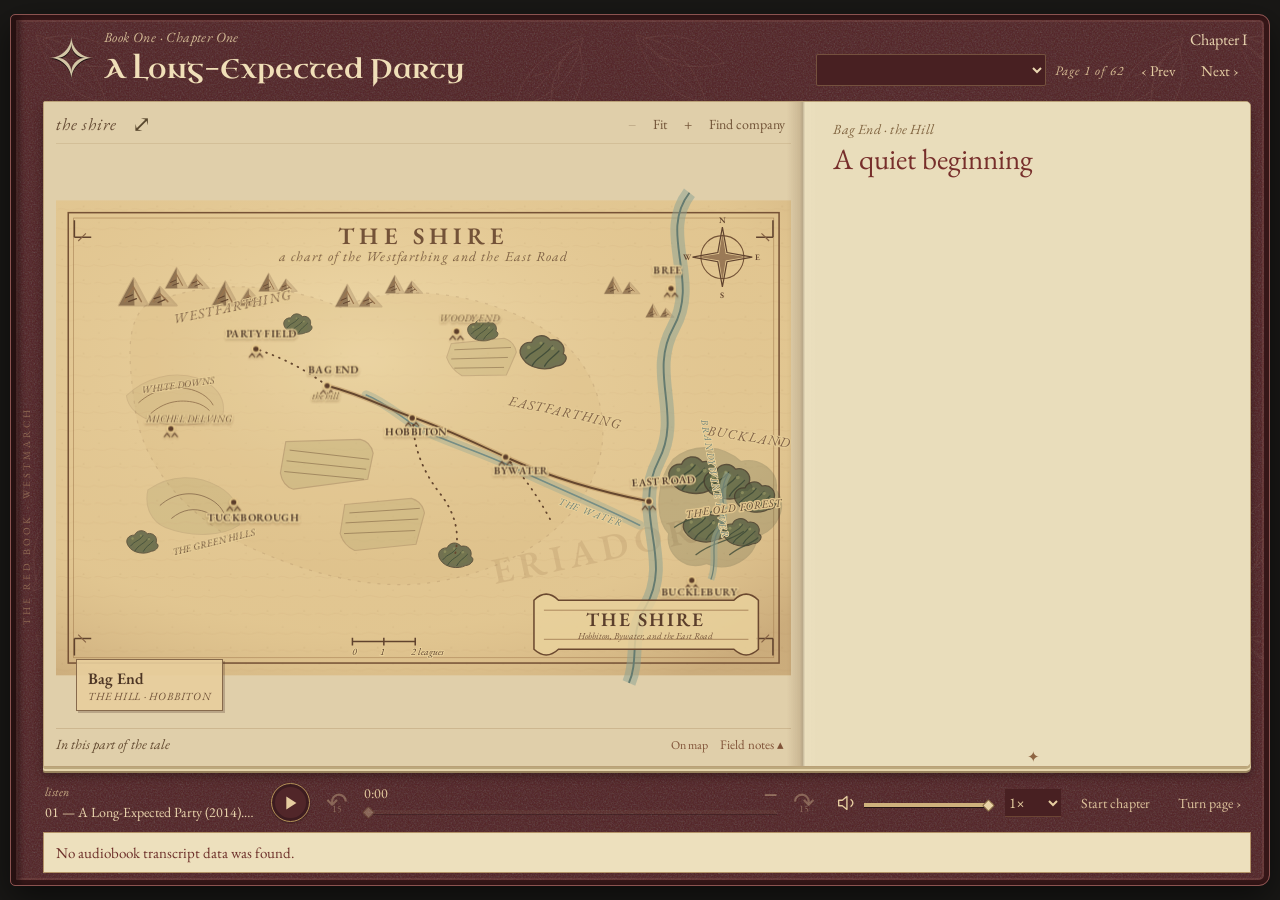
==== index.html @ 78b9f52d "Build local Red Book listening companion with responsive reader and atlas" ====
<!doctype html>
<html lang="en">
<head>
  <meta charset="utf-8">
  <meta name="viewport" content="width=device-width, initial-scale=1">
  <title>The Shire Journey — Proof of Concept</title>
  <style>
    :root {
      color-scheme: light;
      --book-face: "Palatino Linotype", "Book Antiqua", "Baskerville", "Iowan Old Style", "Times New Roman", serif;
      --ink: #203b4a;
      --muted: #46626c;
      --quiet: #71858a;
      --deep: #355b72;
      --deep-2: #d9e8e7;
      --panel: #ecf0dc;
      --panel-2: #d8e7da;
      --line: #29414a;
      --gold: #efb84c;
      --gold-2: #c9892e;
      --moss: #6aa05c;
      --water: #4f9fba;
      --fire: #ef7951;
      --danger: #b84f50;
      --pixel-shadow: rgba(20, 42, 49, .35);
    }

    * { box-sizing: border-box; }
    body {
      margin: 0;
      min-width: 320px;
      height: 100vh;
      overflow: hidden;
      color: var(--ink);
      background: linear-gradient(180deg, #89b5c8 0, #537b98 58%, #355b72 100%);
      font-family: "Trebuchet MS", Arial, sans-serif;
      letter-spacing: .01em;
    }
    button, input { font: inherit; }
    button { color: inherit; }
    .app {
      width: min(1480px, 100%);
      height: 100vh;
      margin: 0 auto;
      padding: 12px 16px;
      display: flex;
      flex-direction: column;
      gap: 10px;
    }
    .topbar {
      display: flex;
      justify-content: space-between;
      align-items: end;
      gap: 18px;
      flex: 0 0 auto;
      padding: 8px 12px 10px;
      border: 3px solid var(--line);
      border-radius: 8px;
      background: #e8f0e4;
      box-shadow: 4px 4px 0 var(--pixel-shadow), inset 0 0 0 2px rgba(255,255,255,.6);
    }
    .eyebrow {
      color: #356e7a;
      font: 700 11px/1.2 "Courier New", monospace;
      letter-spacing: .16em;
      text-transform: uppercase;
    }
    h1 { margin: 4px 0 0; color: #234958; font-size: clamp(24px, 3vw, 38px); font-weight: 700; letter-spacing: -.03em; }
    .top-meta { text-align: right; color: var(--muted); font-size: 12px; }
    .top-meta strong { color: var(--ink); font-size: 15px; }
    .workspace {
      display: grid;
      grid-template-columns: minmax(0, 1.65fr) minmax(300px, .9fr);
      gap: 10px;
      flex: 1 1 auto;
      min-height: 0;
    }
    .panel {
      border: 3px solid var(--line);
      background: var(--panel);
      box-shadow: 4px 4px 0 var(--pixel-shadow), inset 0 0 0 2px rgba(255,255,255,.5);
      border-radius: 8px;
      overflow: hidden;
    }
    .panel-head {
      display: flex;
      justify-content: space-between;
      align-items: center;
      gap: 12px;
      padding: 9px 12px;
      border-bottom: 3px solid var(--line);
      background: #315f6d;
      color: #f6f2d8;
    }
    .panel-title { font-weight: 700; }
    .panel-kicker {
      color: #cde0d3;
      font: 11px "Courier New", monospace;
      letter-spacing: .08em;
      text-transform: uppercase;
    }

    .map-panel { min-height: 0; display: flex; flex-direction: column; }
    .map-wrap {
      position: relative;
      flex: 1 1 auto;
      min-height: 0;
      overflow: hidden;
      background:
        linear-gradient(rgba(238, 228, 171, .1), rgba(238, 228, 171, .1)),
        repeating-linear-gradient(0deg, rgba(32, 73, 67, .11) 0 2px, transparent 2px 32px),
        repeating-linear-gradient(90deg, rgba(32, 73, 67, .11) 0 2px, transparent 2px 32px),
        #78a85f;
      border: 4px solid #213d43;
      image-rendering: pixelated;
    }
    .map-wrap.day { filter: saturate(1.08); }
    .map-wrap.night { background:
        linear-gradient(rgba(28, 45, 82, .48), rgba(28, 45, 82, .48)),
        repeating-linear-gradient(0deg, rgba(21, 50, 66, .16) 0 2px, transparent 2px 32px),
        repeating-linear-gradient(90deg, rgba(21, 50, 66, .16) 0 2px, transparent 2px 32px),
        #467d72;
    }
    .map-noise {
      position: absolute; inset: 0; opacity: .22; pointer-events: none;
      background-image: radial-gradient(rgba(27, 65, 58, .24) 1px, transparent 1px);
      background-size: 8px 8px;
      mix-blend-mode: overlay;
    }
    .map-vignette {
      position: absolute; inset: 0; pointer-events: none;
      background: radial-gradient(ellipse at center, transparent 55%, rgba(21, 57, 57, .2) 100%);
    }
    .map-svg { position: absolute; inset: 0; width: 100%; height: 100%; }
    .map-svg text { fill: #183b43; font: 700 13px "Courier New", monospace; paint-order: stroke; stroke: rgba(232, 238, 195, .9); stroke-width: 4px; }
    .map-svg .small { fill: #32615c; font-size: 10px; }
    .map-svg .route { fill: none; stroke: #e0a73d; stroke-width: 8; stroke-linecap: square; stroke-dasharray: 12 10; }
    .map-svg .route-edge { fill: none; stroke: #5f653f; stroke-width: 14; stroke-linecap: square; }
    .map-svg .river { fill: none; stroke: #245d74; stroke-width: 44; stroke-linecap: square; }
    .map-svg .river-shine { fill: none; stroke: #5bb0c2; stroke-width: 8; stroke-linecap: square; stroke-dasharray: 8 15; }
    .map-svg .hill { fill: #96bd68; stroke: #365f4b; stroke-width: 4; }
    .map-svg .wood { fill: #3f7652; stroke: #214d4d; stroke-width: 4; }
    .map-svg .party-field { fill: #bdcf71; stroke: #345a4a; stroke-width: 4; stroke-dasharray: 8 6; }
    .map-svg .house { fill: #e5db9d; stroke: #263f44; stroke-width: 4; }
    .map-svg .roof { fill: #b95b4e; stroke: #263f44; stroke-width: 4; }
    .map-svg .tree { fill: #2c6853; stroke: #1f4650; stroke-width: 4; }
    .map-svg .trunk { fill: #895c40; stroke: #1f4650; stroke-width: 3; }
    .map-svg .fence { fill: none; stroke: #725f3f; stroke-width: 5; stroke-dasharray: 3 8; }
    .map-svg .tile-mark { fill: #9ec675; opacity: .8; }
    .map-svg .top-hedge { fill: #568d52; stroke: #234c4e; stroke-width: 5; }
    .map-svg .plaza { fill: url(#pathTiles); stroke: #34564f; stroke-width: 5; }
    .map-svg .path-edge { fill: none; stroke: #9e7950; stroke-width: 38; stroke-linecap: square; }
    .map-svg .path { fill: none; stroke: #e4d19a; stroke-width: 29; stroke-linecap: square; }
    .map-svg .water-fill { fill: url(#waterTiles); stroke: #214e66; stroke-width: 5; }
    .map-svg .bridge { fill: #a96d4f; stroke: #263f44; stroke-width: 5; stroke-dasharray: 10 6; }
    .map-svg .stone-wall { fill: #c8bb88; stroke: #3a4e4c; stroke-width: 4; }
    .map-svg .stone { rx: 7; ry: 7; }
    .map-svg .bag-hill { fill: #68a254; stroke: #2b5a4c; stroke-width: 5; }
    .map-svg .roof-detail { fill: none; stroke: #7f493e; stroke-width: 5; stroke-dasharray: 7 7; }
    .map-svg .house { stroke: #263f44; stroke-width: 5; }
    .map-svg .door { fill: #5a8660; stroke: #263f44; stroke-width: 5; }
    .map-svg .window { fill: #83b8c2; stroke: #263f44; stroke-width: 4; }
    .map-svg .porch { fill: #c08a59; stroke: #263f44; stroke-width: 4; }
    .map-svg .post { fill: #704c38; }
    .map-svg .tent { fill: #e0b06e; stroke: #263f44; stroke-width: 4; }
    .map-svg .tent-roof { fill: #d66e52; stroke: #263f44; stroke-width: 4; }
    .map-svg .tent-roof.blue { fill: #5d82a8; }
    .map-svg .small-house { fill: #e9dc9e; }
    .map-svg .door-small { fill: #62855f; stroke: #263f44; stroke-width: 3; }
    .map-svg .flower-bed-ground { fill: #5b984e; stroke: #34564f; stroke-width: 4; }
    .map-svg .flower { stroke: #29484a; stroke-width: 2; }
    .map-svg .flower.red { fill: #e64f4b; }
    .map-svg .flower.yellow { fill: #f0c752; }
    .map-svg .sign-post { fill: #725f3f; }
    .map-svg .sign-board { fill: #e6d795; stroke: #263f44; stroke-width: 4; }

    .pin {
      position: absolute;
      transform: translate(-50%, -100%);
      padding: 4px 7px 5px;
      border: 3px solid #203e48;
      border-radius: 3px;
      background: #f3edc2;
      color: #203e48;
      font: 700 11px "Courier New", monospace;
      white-space: nowrap;
      cursor: pointer;
      text-decoration: none;
      box-shadow: 3px 3px 0 rgba(31, 59, 61, .3);
      transition: transform .2s, background .2s, border-color .2s;
    }
    .pin::before {
      content: "";
      position: absolute;
      left: 50%; bottom: -8px;
      width: 8px; height: 8px;
      transform: translateX(-50%) rotate(45deg);
      background: inherit;
      border-right: 3px solid #203e48;
      border-bottom: 3px solid #203e48;
    }
    .pin:hover, .pin.is-current { transform: translate(-50%, -100%) scale(1.05); background: #fff5a7; border-color: #d26d3f; }
    .pin[data-place="bag-end"] { left: 43%; top: 42%; }
    .pin[data-place="party-field"] { left: 29%; top: 32%; }
    .pin[data-place="hobbiton"] { left: 51%; top: 49%; }
    .pin[data-place="bywater-road"] { left: 62%; top: 56%; }
    .pin[data-place="east-road"] { left: 83%; top: 70%; }

    .party {
      position: absolute;
      left: 33%;
      top: 60%;
      width: 92px;
      height: 54px;
      transform: translate(-50%, -92%);
      transition: left 1s ease, top 1s ease;
      z-index: 4;
      pointer-events: none;
    }
    .sprite {
      position: absolute;
      width: 18px; height: 23px;
      border: 3px solid #1f3942;
      border-radius: 2px;
      box-shadow: 3px 4px 0 rgba(31, 57, 64, .35);
    }
    .sprite::before {
      content: "";
      position: absolute;
      left: 1px; right: 1px; top: -9px;
      height: 10px;
      border-radius: 2px 2px 5px 5px;
      border: 3px solid #1f3942;
      background: #c3916e;
    }
    .sprite::after {
      content: "";
      position: absolute;
      bottom: -7px; left: -4px;
      width: 23px; height: 4px;
      border-radius: 2px;
      background: rgba(31, 57, 64, .32);
    }
    .sprite.bilbo { left: 5px; top: 20px; background: #72964f; }
    .sprite.frodo { left: 30px; top: 18px; background: #557ba5; }
    .sprite.gandalf { left: 55px; top: 10px; height: 34px; background: #d6d6ca; }
    .sprite.gandalf::before { background: #b7c6ca; height: 14px; top: -12px; border-radius: 2px; }
    .party-label {
      position: absolute; left: 1px; top: -8px;
      padding: 3px 6px;
      border: 2px solid #203e48;
      border-radius: 3px;
      background: #f3edc2;
      color: #203e48;
      font: 700 10px "Courier New", monospace;
      white-space: nowrap;
    }
    .fireworks {
      position: absolute; left: 50%; top: 31%;
      width: 10px; height: 10px; border-radius: 2px;
      background: var(--fire);
      box-shadow: 0 0 16px 5px rgba(244, 158, 90, .65), 26px -15px 0 -3px #e5c168, -31px 10px 0 -3px #db756c, 23px 25px 0 -4px #7eb26d, -22px -22px 0 -4px #73aeb0;
      opacity: 0; transform: scale(.4);
      transition: opacity .35s, transform .35s;
    }
    .map-wrap.party-time .fireworks { opacity: 1; transform: scale(1); animation: sparkle 1.7s infinite alternate; }
    @keyframes sparkle { from { filter: brightness(.8); } to { filter: brightness(1.7); } }
    .sun, .moon {
      position: absolute; right: 11%; top: 10%;
      width: 46px; height: 46px; border-radius: 50%;
      opacity: .7;
    }
    .sun { background: #e5c168; box-shadow: 0 0 30px rgba(229, 193, 104, .35); }
    .moon { display: none; background: #c7d3d4; box-shadow: 0 0 26px rgba(176, 201, 222, .35); }
    .map-wrap.night .sun { display: none; }
    .map-wrap.night .moon { display: block; }
    .map-caption {
      position: absolute; left: 18px; bottom: 15px; z-index: 5;
      padding: 7px 9px;
      border: 3px solid #203e48;
      border-radius: 3px;
      background: #f3edc2;
      color: var(--muted); font: 11px "Courier New", monospace;
      letter-spacing: .07em; text-transform: uppercase;
      box-shadow: 3px 3px 0 rgba(31, 59, 61, .3);
    }
    .map-caption strong { display: block; color: #203e48; font: 700 16px "Trebuchet MS", sans-serif; letter-spacing: 0; text-transform: none; }
    .legend {
      position: absolute; right: 18px; bottom: 15px; z-index: 5;
      display: flex; gap: 9px; align-items: center;
      padding: 6px 8px;
      border: 3px solid #203e48;
      border-radius: 3px;
      background: #f3edc2;
      color: #355b65; font-size: 11px;
      box-shadow: 3px 3px 0 rgba(31, 59, 61, .3);
    }
    .legend span { display: inline-flex; gap: 4px; align-items: center; }
    .legend i { width: 7px; height: 7px; display: inline-block; border-radius: 50%; background: var(--gold); }
    .legend i.water { background: var(--water); }
    .legend i.route { background: var(--gold-2); }

    .side-panel { display: flex; flex-direction: column; min-height: 0; }
    .now {
      flex: 0 0 auto;
      padding: 12px;
      background: #c9e2d7;
      border-bottom: 3px solid var(--line);
    }
    .now-location { color: #376e73; font: 700 11px "Courier New", monospace; letter-spacing: .1em; text-transform: uppercase; }
    .now h2 { margin: 6px 0 3px; color: #234958; font-size: 21px; }
    .now p { margin: 0; color: #46626c; font-size: 12px; line-height: 1.35; }
    .scene-progress { height: 6px; margin-top: 10px; background: rgba(34, 73, 74, .2); border-radius: 2px; overflow: hidden; }
    .scene-progress > div { height: 100%; width: 0; background: linear-gradient(90deg, var(--gold-2), var(--gold)); transition: width .2s; }
    .scene-list { padding: 7px 8px; overflow: auto; flex: 0 0 207px; max-height: 207px; background: #edf0dc; }
    .scene {
      display: grid; grid-template-columns: 63px 1fr; gap: 9px; width: 100%;
      padding: 7px 8px; border: 0; border-left: 3px solid transparent;
      background: transparent; text-align: left; cursor: pointer; border-radius: 0 4px 4px 0;
      text-decoration: none;
    }
    .scene:hover { background: #d6e5db; }
    .scene.is-current { border-left-color: #d26d3f; background: #cce1d6; }
    .scene-time { color: #6f8384; font: 700 11px "Courier New", monospace; padding-top: 2px; }
    .scene-title { font-size: 13px; color: #203b4a; }
    .scene-detail { margin-top: 2px; color: #5b7177; font-size: 11px; line-height: 1.25; }

    .transcript {
      border-top: 3px solid var(--line);
      padding: 10px 12px 12px;
      min-height: 0;
      flex: 1 1 auto;
      display: flex;
      flex-direction: column;
      background: #dce8e0;
    }
    .transcript-head { display: flex; justify-content: space-between; align-items: center; gap: 8px; margin-bottom: 9px; }
    .transcript-head span { color: #517077; font: 700 10px "Courier New", monospace; letter-spacing: .09em; text-transform: uppercase; }
    .transcript-cues { flex: 1 1 auto; min-height: 0; height: auto; overflow: auto; padding-right: 5px; scroll-behavior: smooth; }
    .cue { display: block; padding: 5px 7px; color: #6a7b7d; font-size: 12px; line-height: 1.33; border-left: 3px solid transparent; text-decoration: none; }
    .cue.past { color: #52696e; }
    .cue.current { color: #203b4a; border-left-color: #d26d3f; background: #fff0a7; }
    .cue time { display: inline-block; width: 45px; color: #7b8d8e; font: 700 10px "Courier New", monospace; vertical-align: top; padding-top: 3px; }

    .player {
      display: grid; grid-template-columns: minmax(200px, 1fr) auto auto;
      flex: 0 0 auto;
      grid-template-columns: minmax(190px, .75fr) minmax(280px, 1.55fr) auto auto;
      gap: 10px; align-items: center;
      padding: 8px 10px;
      border: 3px solid var(--line);
      background: #244d5c;
    }
    .file-name { min-width: 0; }
    .file-name small { display: block; color: #c6ddd5; font: 10px "Courier New", monospace; text-transform: uppercase; letter-spacing: .08em; }
    .file-name strong { display: block; overflow: hidden; margin-top: 3px; color: #f5f0d0; font-size: 13px; text-overflow: ellipsis; white-space: nowrap; }
    audio { width: 100%; height: 38px; accent-color: var(--gold); }
    .file-picker, .jump {
      display: inline-flex; align-items: center; justify-content: center; gap: 7px;
      min-height: 38px; padding: 0 12px;
      border: 3px solid #d7b64f; border-radius: 3px;
      background: #f3edc2; color: #203b4a;
      cursor: pointer; white-space: nowrap; font-size: 12px;
    }
    .file-picker:hover, .jump:hover { border-color: #d26d3f; background: #fff5a7; }
    .file-picker input { display: none; }
    .notice {
      display: none; margin-top: 10px; padding: 10px 12px;
      border: 1px solid rgba(219, 117, 108, .35); border-radius: 8px;
      color: #f1c2b6; background: rgba(219, 117, 108, .08); font-size: 12px; line-height: 1.35;
    }
    .notice.visible { display: block; }
    .key {
      display: inline-block; padding: 2px 5px; border: 1px solid rgba(246, 238, 213, .25); border-radius: 4px;
      color: var(--ink); font: 10px "Courier New", monospace;
    }
    .footer-note { display: none; }

    /* The Red Book presentation: an open folio with a framed map screen. */
    body {
      color: #3f3025;
      background: #2a201a;
      font-family: var(--book-face);
      letter-spacing: normal;
    }
    .app {
      width: min(1480px, 100%);
      height: 100vh;
      padding: 16px 22px 12px;
      gap: 10px;
    }
    .topbar {
      padding: 4px 4px 11px;
      border: 0;
      border-bottom: 1px solid rgba(215, 180, 116, .3);
      border-radius: 0;
      background: transparent;
      box-shadow: none;
      color: #f0dfb5;
    }
    .eyebrow {
      color: #c39b5e;
      font: italic 13px/1.2 var(--book-face);
      letter-spacing: .04em;
      text-transform: none;
    }
    h1 {
      margin: 3px 0 0;
      color: #f1e1b8;
      font: 600 clamp(25px, 2.5vw, 35px)/1.05 var(--book-face);
      letter-spacing: -.015em;
    }
    .top-meta {
      color: #bba47f;
      font: 12px/1.35 var(--book-face);
    }
    .top-meta strong { color: #efdaaa; font: 600 15px var(--book-face); }
    .page-turner {
      display: flex;
      align-items: center;
      justify-content: flex-end;
      gap: 7px;
      margin-top: 8px;
    }
    .page-turner button {
      min-height: 24px;
      padding: 2px 7px;
      border: 0;
      border-left: 1px solid rgba(207, 166, 99, .35);
      background: transparent;
      color: #d4ad70;
      cursor: pointer;
      font: 10px "Courier New", monospace;
      letter-spacing: .08em;
      text-transform: uppercase;
    }
    .page-turner button:hover:not(:disabled) { color: #f3dfaf; background: rgba(224, 189, 123, .08); }
    .page-turner button:disabled { color: rgba(187, 164, 127, .35); cursor: default; }
    .page-count { color: #94734f; font: 9px "Courier New", monospace; letter-spacing: .08em; }
    .workspace {
      position: relative;
      grid-template-columns: minmax(0, 1.48fr) minmax(320px, .82fr);
      gap: 0;
      padding: 14px;
      border: 1px solid #6e4b33;
      border-radius: 3px;
      background: #b6875e;
      box-shadow: 0 10px 24px rgba(0,0,0,.35), inset 0 0 0 2px rgba(235, 204, 145, .3);
    }
    .workspace::after {
      content: "";
      position: absolute;
      left: 65.7%;
      top: 10px;
      bottom: 10px;
      width: 1px;
      background: linear-gradient(180deg, transparent, rgba(74, 47, 33, .45) 12%, rgba(74, 47, 33, .45) 88%, transparent);
      pointer-events: none;
    }
    .panel {
      border: 0;
      border-radius: 1px;
      box-shadow: none;
      background: #eadfbe;
      color: #3f3025;
    }
    .map-panel {
      padding: 12px 14px 14px;
      background: #d9c79e;
      border-right: 1px solid rgba(88, 57, 36, .35);
    }
    .panel-head {
      padding: 0 2px 8px;
      border-bottom: 1px solid rgba(100, 69, 45, .4);
      background: transparent;
      color: #715238;
    }
    .panel-title {
      font: 700 12px "Courier New", monospace;
      letter-spacing: .13em;
      text-transform: uppercase;
    }
    .panel-kicker {
      color: #997655;
      font: 10px "Courier New", monospace;
      letter-spacing: .1em;
      text-transform: uppercase;
    }
    .map-wrap {
      margin-top: 10px;
      border: 8px solid #263c3a;
      border-radius: 2px;
      background: #6e9b5e;
      box-shadow: 0 0 0 1px #122b2e, 0 5px 0 rgba(61, 40, 27, .45), inset 0 0 0 2px rgba(234, 218, 154, .35);
      image-rendering: auto;
    }
    .map-wrap.day { filter: saturate(1.18) contrast(1.06) brightness(1.02); }
    .map-wrap.night { filter: saturate(.88) contrast(1.05); }
    .map-svg { shape-rendering: geometricPrecision; }
    .map-noise { opacity: .13; mix-blend-mode: soft-light; }
    .map-caption {
      left: 12px;
      bottom: 12px;
      padding: 5px 7px;
      border: 1px solid rgba(69, 46, 32, .5);
      border-radius: 1px;
      background: rgba(241, 225, 178, .9);
      color: #78573c;
      box-shadow: 2px 2px 0 rgba(42, 35, 27, .25);
    }
    .map-caption strong {
      color: #4a3425;
      font: 700 14px Georgia, "Times New Roman", serif;
    }
    .legend { display: none; }
    .pin {
      padding: 2px 4px;
      border: 1px solid rgba(30, 50, 48, .7);
      border-radius: 1px;
      background: rgba(239, 222, 169, .82);
      color: #314745;
      box-shadow: 1px 1px 0 rgba(31, 42, 40, .3);
      font: 10px "Courier New", monospace;
    }
    .pin::before { display: none; }
    .pin {
      display: block;
      width: 13px;
      height: 13px;
      padding: 0;
      border: 2px solid #31594f;
      border-radius: 50%;
      background: #e1c65b;
      color: transparent;
      font-size: 0;
      line-height: 0;
      box-shadow: 0 2px 0 rgba(31, 42, 40, .35);
      transform: translate(-50%, -50%);
    }
    .pin::before { display: none; }
    .pin:not(.is-current) { opacity: .62; }
    .pin.is-current {
      width: 17px;
      height: 17px;
      border: 3px solid #f5e7ab;
      background: #b85d43;
      box-shadow: 0 0 0 2px rgba(155, 84, 57, .35), 0 2px 0 rgba(31, 42, 40, .35);
    }
    .pin:hover, .pin.is-current { transform: translate(-50%, -50%) scale(1.12); }
    .party-label { display: none; }
    .pin:hover, .pin.is-current {
      background: #f5e7ab;
      border-color: #a65c3b;
      transform: translate(-50%, -100%);
    }
    .side-panel {
      position: relative;
      padding: 20px 25px 14px;
      background: #eadfbe;
    }
    .side-panel::before {
      display: none;
    }
    .now {
      padding: 4px 0 13px;
      border-bottom: 1px solid rgba(100, 69, 45, .42);
      background: transparent;
    }
    .now-location {
      color: #8c5d35;
      font: 10px "Courier New", monospace;
      letter-spacing: .12em;
    }
    .now h2 {
      margin: 7px 0 0;
      color: #493425;
      font: 600 25px/1.1 var(--book-face);
    }
    .now p { display: none; }
    .scene-progress {
      height: 3px;
      margin-top: 13px;
      background: rgba(124, 86, 52, .16);
      border-radius: 0;
    }
    .scene-progress > div { background: #9b6239; }
    .scene-list {
      flex: 0 0 63px;
      max-height: 63px;
      padding: 9px 0 7px;
      display: grid;
      grid-template-columns: repeat(7, minmax(0, 1fr));
      gap: 3px;
      border-bottom: 1px solid rgba(100, 69, 45, .35);
      background: transparent;
      overflow: hidden;
    }
    .scene {
      display: flex;
      min-width: 0;
      padding: 4px 3px 5px;
      border: 0;
      border-bottom: 2px solid transparent;
      border-radius: 0;
      flex-direction: column;
      gap: 3px;
      align-items: center;
      text-align: center;
      justify-content: center;
    }
    .scene::before {
      content: "";
      width: 6px;
      height: 6px;
      margin-bottom: 3px;
      border: 1px solid #a47f5c;
      border-radius: 50%;
    }
    .scene.is-current::before { background: #984f35; border-color: #984f35; }
    .scene:hover { background: rgba(155, 98, 57, .08); }
    .scene.is-current {
      border-left: 0;
      border-bottom-color: #984f35;
      background: rgba(155, 98, 57, .12);
    }
    .scene-time {
      padding-top: 0;
      color: #a47f5c;
      font: 9px "Courier New", monospace;
    }
    .scene-title {
      display: none;
    }
    .scene-detail { display: none; }
    .transcript {
      padding: 16px 0 5px;
      border-top: 0;
      background: transparent;
    }
    .transcript-head {
      margin-bottom: 10px;
      padding-bottom: 7px;
      border-bottom: 1px solid rgba(100, 69, 45, .26);
    }
    .transcript-head span {
      color: #8a6341;
      font: 10px "Courier New", monospace;
      letter-spacing: .12em;
    }
    .transcript-cues { padding-right: 5px; }
    .cue {
      padding: 8px 0;
      border: 0;
      border-bottom: 1px solid rgba(100, 69, 45, .16);
      color: #9b8266;
      font: 15px/1.5 var(--book-face);
    }
    .cue.past { color: #9b8266; }
    .cue.current {
      padding: 11px 0 14px;
      border: 0;
      background: transparent;
      color: #3f3025;
      font-size: 21px;
      line-height: 1.48;
    }
    .cue.title-cue.current {
      padding: 7px 0 10px;
      color: #806a52;
      font-size: 14px;
      line-height: 1.42;
      letter-spacing: .01em;
    }
    .cue.title-cue.current::first-letter {
      float: none;
      padding: 0;
      color: inherit;
      font-size: inherit;
      line-height: inherit;
    }
    .cue.current::first-letter {
      float: left;
      padding: 4px 5px 0 0;
      color: #984f35;
      font-size: 38px;
      line-height: .8;
    }
    .cue time {
      display: block;
      width: auto;
      margin-bottom: 4px;
      color: #a47f5c;
      font: 9px "Courier New", monospace;
    }
    .player {
      grid-template-columns: 185px minmax(260px, 1fr) auto auto;
      padding: 7px 10px;
      border: 1px solid #6e4b33;
      border-radius: 2px;
      background: #30231c;
      box-shadow: 0 5px 12px rgba(0,0,0,.25);
    }
    .file-name small {
      color: #bd9b6b;
      font: 9px "Courier New", monospace;
      letter-spacing: .15em;
    }
    .file-name strong {
      color: #f1dfb2;
      font: 13px var(--book-face);
    }
    audio { height: 32px; accent-color: #d2a158; }
    .file-picker, .jump {
      min-height: 30px;
      padding: 0 8px;
      border: 0;
      border-left: 1px solid rgba(207, 166, 99, .35);
      border-radius: 0;
      background: transparent;
      color: #e0bd7b;
      font: 11px "Courier New", monospace;
      text-transform: uppercase;
    }
    .file-picker:hover, .jump:hover { border-color: rgba(207, 166, 99, .35); background: rgba(224, 189, 123, .08); }
    .notice { margin-top: 0; border-radius: 0; }

    /* Middle-earth cartography: a hand-inked parchment map inside the folio. */
    .map-panel {
      background: #d0b681;
    }
    .map-wrap {
      border: 7px solid #67472e;
      border-radius: 0;
      background: #dfc390;
      box-shadow: 0 0 0 1px #3f3024, 0 5px 0 rgba(61, 40, 27, .36), inset 0 0 0 2px rgba(255, 237, 187, .32);
      image-rendering: auto;
    }
    .map-wrap.day, .map-wrap.night {
      filter: none;
    }
    .map-svg {
      shape-rendering: geometricPrecision;
    }
    .map-svg text {
      fill: #57402d;
      font-family: var(--book-face);
      paint-order: normal;
      stroke: none;
      stroke-width: 0;
    }
    .map-svg .map-title {
      font: 600 31px/1 var(--book-face);
      letter-spacing: .22em;
      fill: #735238;
    }
    .map-svg .region-label {
      font: italic 18px/1 var(--book-face);
      letter-spacing: .08em;
      fill: #806247;
      paint-order: stroke;
      stroke: #e5cc96;
      stroke-width: 3px;
      stroke-linejoin: round;
    }
    .map-svg .place-label {
      font: 600 14px/1 var(--book-face);
      letter-spacing: .04em;
      fill: #493326;
      paint-order: stroke;
      stroke: #ead19a;
      stroke-width: 3.5px;
      stroke-linejoin: round;
    }
    .map-svg .small-label {
      font: italic 13px/1 var(--book-face);
      fill: #62462f;
      paint-order: stroke;
      stroke: #ead19a;
      stroke-width: 2.5px;
      stroke-linejoin: round;
    }
    .map-svg .forest-label {
      font: italic 14px/1 var(--book-face);
      letter-spacing: .1em;
      fill: #5e4932;
      paint-order: stroke;
      stroke: #e0c58e;
      stroke-width: 4px;
    }
    .map-svg .water-label {
      font: italic 13px/1 var(--book-face);
      letter-spacing: .12em;
      fill: #6d8178;
      paint-order: stroke;
      stroke: #ead19a;
      stroke-width: 2.5px;
    }
    .map-svg .ghost-label {
      font: 600 48px/1 var(--book-face);
      letter-spacing: .16em;
      fill: rgba(151, 112, 73, .18);
    }
    .map-svg .cartouche-title {
      font: 600 25px/1 var(--book-face);
      letter-spacing: .12em;
      fill: #5b3e2b;
    }
    .map-svg .cartouche-note {
      font: italic 12px/1 var(--book-face);
      fill: #76553a;
    }
    .map-svg .compass-label {
      font: 600 11px/1 var(--book-face);
      fill: #63452f;
    }
    .sun, .moon, .fireworks { display: none; }
    .map-noise {
      opacity: .2;
      mix-blend-mode: multiply;
      background-image: radial-gradient(rgba(91, 56, 32, .22) .7px, transparent .9px);
      background-size: 7px 7px;
    }
    .map-vignette {
      background: radial-gradient(ellipse at center, transparent 56%, rgba(83, 50, 30, .22) 100%);
    }
    .map-caption {
      left: 20px;
      bottom: 17px;
      padding: 8px 11px 7px;
      border: 1px solid rgba(91, 59, 37, .68);
      border-radius: 0;
      background: rgba(232, 207, 157, .9);
      color: #705238;
      box-shadow: 2px 2px 0 rgba(70, 43, 28, .25);
    }
    .map-caption strong {
      color: #4d3625;
      font: 600 16px var(--book-face);
    }
    .map-caption span { font: italic 11px var(--book-face); }
    .pin {
      width: 11px;
      height: 11px;
      border: 2px solid #ead09b;
      border-radius: 50%;
      background: #934235;
      box-shadow: 0 1px 0 rgba(66, 40, 26, .48);
      transform: translate(-50%, -50%);
    }
    .pin:not(.is-current) { opacity: .55; }
    .pin.is-current {
      width: 15px;
      height: 15px;
      border: 2px solid #934235;
      background: #e8cc81;
      box-shadow: 0 0 0 2px rgba(147, 66, 53, .22), 0 1px 0 rgba(66, 40, 26, .48);
    }
    .pin:hover, .pin.is-current { transform: translate(-50%, -50%) scale(1.08); }
    .cartography-map ~ .pin { display: none; }
    .regional-map { display: none; }
    .map-wrap.regional-active .cartography-map { display: none; }
    .map-wrap.regional-active .regional-map { display: block; }
    .map-wrap.regional-active .map-caption { display: none; }
    .regional-map .regional-compass text {
      fill: #60432e;
      stroke: none;
      font: 10px "Courier New", monospace;
    }
    .regional-map .place-label {
      font-size: 16px;
      font-weight: 700;
      fill: #3f2c20;
      stroke: #ead19a;
      stroke-width: 4px;
    }
    .regional-map .small-label {
      font-size: 12px;
      fill: #62462f;
      stroke: #ead19a;
      stroke-width: 2.5px;
    }
    .regional-map .water-label {
      fill: #5b766f;
      stroke: #ead19a;
      stroke-width: 3px;
    }
    .regional-map .regional-cartouche text { stroke-width: 0; }
    .regional-map .regional-cartouche .cartouche-title { fill: #65462f; }
    .regional-map .regional-cartouche .cartouche-note { fill: #80664c; }
    .party {
      width: 19px;
      height: 19px;
      transform: translate(-50%, -50%);
    }
    .party::before {
      content: "";
      position: absolute;
      left: 3px;
      top: 3px;
      width: 13px;
      height: 13px;
      border: 1.5px solid #8c3f32;
      border-radius: 50%;
      background: #c35a43;
      box-shadow: 0 0 0 2px rgba(232, 204, 129, .76), 2px 2px 0 rgba(66, 40, 26, .3);
    }
    .party::after {
      content: "";
      position: absolute;
      left: 8px;
      bottom: -3px;
      width: 3px;
      height: 6px;
      background: #8c3f32;
      transform: rotate(45deg);
    }
    .party .sprite { display: none; }
    .party-label {
      display: none;
    }

    @media (max-width: 940px) {
      body { height: auto; overflow: auto; }
      .app { height: auto; min-height: 100vh; }
      .workspace { grid-template-columns: 1fr; }
      .workspace { flex: 0 0 auto; }
      .map-panel { min-height: 520px; }
      .side-panel { min-height: 640px; }
      .map-wrap { min-height: 460px; }
      .scene-list { flex-basis: 207px; max-height: 207px; }
    }
    @media (max-width: 620px) {
      .app { padding: 12px; }
      .topbar { align-items: start; flex-direction: column; }
      .top-meta { text-align: left; }
      .map-wrap { min-height: 400px; }
      .legend { display: none; }
      .player { grid-template-columns: 1fr; }
      .file-picker, .jump { width: 100%; }
    }
  </style>
</head>
<body>
  <main class="app">
    <header class="topbar">
      <div>
        <div id="book-eyebrow" class="eyebrow">Book One · Chapter One</div>
        <h1 id="book-title">A Long-Expected Party</h1>
      </div>
      <div class="top-meta">
        <strong id="chapter-label">Chapter I</strong><br>
        <span id="page-meta">The Shire · September 22</span>
        <div class="page-turner" aria-label="Turn through audiobook chapters">
          <span id="page-count" class="page-count">Page 1 of 62</span>
          <button id="previous-page" type="button" aria-label="Previous chapter">‹ Prev</button>
          <button id="next-page" type="button" aria-label="Next chapter">Next ›</button>
        </div>
      </div>
    </header>

    <section class="workspace" aria-label="Interactive audiobook experience">
      <section class="panel map-panel" aria-label="Journey map">
        <div class="panel-head">
          <div id="map-panel-title" class="panel-title">the shire</div>
          <div id="map-panel-kicker" class="panel-kicker">regional chart</div>
        </div>
        <div id="map" class="map-wrap day">
          <svg class="map-svg cartography-map" viewBox="0 0 960 620" role="img" aria-label="A hand-drawn parchment map of the Shire around Bag End, Hobbiton, Bywater, and the East Road">
            <defs>
              <linearGradient id="parchmentBase" x1="0" y1="0" x2="1" y2="1">
                <stop offset="0" stop-color="#f0dda9"></stop><stop offset=".55" stop-color="#e1c58f"></stop><stop offset="1" stop-color="#c6a06b"></stop>
              </linearGradient>
              <radialGradient id="parchmentGlow" cx="42%" cy="33%" r="80%">
                <stop offset="0" stop-color="#fff1c7" stop-opacity=".46"></stop><stop offset=".72" stop-color="#d5ae78" stop-opacity=".12"></stop><stop offset="1" stop-color="#8e623d" stop-opacity=".28"></stop>
              </radialGradient>
              <pattern id="parchmentGrain" width="48" height="48" patternUnits="userSpaceOnUse">
                <rect width="48" height="48" fill="#e3c994"></rect>
                <path d="M2 12c8 -4 13 4 22 0s14 4 22 0M-8 37c10 -4 17 4 27 0s17 4 29 0" fill="none" stroke="#a47b4d" stroke-width="1" opacity=".11"></path>
                <circle cx="8" cy="29" r="1" fill="#825936" opacity=".1"></circle><circle cx="36" cy="8" r="1.2" fill="#825936" opacity=".1"></circle>
              </pattern>
              <filter id="inkShadow" x="-20%" y="-20%" width="140%" height="150%">
                <feDropShadow dx="0" dy="2" stdDeviation="1.5" flood-color="#5b3d28" flood-opacity=".28"></feDropShadow>
              </filter>
              <g id="mountain">
                <path d="M0 33L15 5L30 33L42 14L59 33Z" fill="#7d5a3e" opacity=".2" stroke="#65452e" stroke-width="2.2" stroke-linejoin="round"></path>
                <path d="M0 33L15 5L16 33Z" fill="#63462f" opacity=".58"></path>
                <path d="M30 33L42 14L44 33Z" fill="#63462f" opacity=".48"></path>
                <path d="M6 29L15 14L23 29M35 29L42 21L50 29" fill="none" stroke="#9a754e" stroke-width="1.5" stroke-linecap="round"></path>
                <path d="M7 25l7 -3M10 29l8 -3M36 26l6 -2M40 30l7 -3" fill="none" stroke="#60432d" stroke-width="1.2" stroke-linecap="round"></path>
              </g>
              <g id="forestPatch">
                <path d="M6 34C-3 22 5 10 18 11C22 1 36 -2 44 8C56 5 66 15 62 27C71 31 64 43 52 44C39 51 15 48 6 34Z" fill="#596044" opacity=".82" stroke="#453c2d" stroke-width="1.8"></path>
                <path d="M14 30C6 22 12 14 22 16C27 8 39 10 41 18C51 14 59 21 54 29C61 34 55 40 47 39C37 45 20 42 14 30Z" fill="#72764e" opacity=".54"></path>
                <path d="M10 33c10 -12 17 -9 25 -21M19 43c8 -14 17 -12 28 -27M36 44c5 -10 12 -12 20 -21" fill="none" stroke="#3f4b38" stroke-width="1.8" stroke-linecap="round" opacity=".9"></path>
                <circle cx="14" cy="18" r="2.5" fill="#9a9a65" opacity=".65"></circle><circle cx="31" cy="12" r="2.2" fill="#9a9a65" opacity=".55"></circle><circle cx="47" cy="19" r="2.6" fill="#9a9a65" opacity=".6"></circle>
              </g>
              <g id="hillLines">
                <path d="M0 31C12 17 26 5 41 7C56 9 68 20 74 31C54 39 23 40 0 31Z" fill="#b5a06d" opacity=".22" stroke="#745337" stroke-width="1.5"></path>
                <path d="M8 29C20 19 34 15 48 18C57 20 64 25 68 29" fill="none" stroke="#806346" stroke-width="1.55" stroke-linecap="round"></path>
                <path d="M18 33C28 25 39 23 51 26C57 27 61 30 64 32" fill="none" stroke="#9b7a50" stroke-width="1.25" stroke-linecap="round"></path>
              </g>
              <g id="settlementMark">
                <circle cx="0" cy="0" r="4.5" fill="#5b3d29" stroke="#edcf91" stroke-width="2"></circle>
                <path d="M-9 11L-5 6L-1 11M1 11L5 6L9 11" fill="none" stroke="#5b3d29" stroke-width="1.35" stroke-linejoin="round"></path>
              </g>
            </defs>

            <rect width="960" height="620" fill="url(#parchmentGrain)"></rect>
            <rect width="960" height="620" fill="url(#parchmentGlow)"></rect>
            <rect x="16" y="16" width="928" height="588" fill="none" stroke="#765236" stroke-width="2"></rect>
            <rect x="23" y="23" width="914" height="574" fill="none" stroke="#a27b4f" stroke-width="1" opacity=".7"></rect>

            <path d="M24 48h22M24 48V26M936 48h-22M936 48V26M24 572h22M24 572v22M936 572h-22M936 572v22" fill="none" stroke="#60432e" stroke-width="2"></path>
            <path d="M29 53l10 -10M931 53l-10 -10M29 567l10 10M931 567l-10 10" fill="none" stroke="#876344" stroke-width="1.5"></path>

            <text x="480" y="57" text-anchor="middle" class="map-title">THE SHIRE</text>
            <text x="480" y="79" text-anchor="middle" class="region-label">a chart of the Westfarthing and the East Road</text>
            <text x="573" y="501" class="ghost-label" transform="rotate(-12 573 501)">ERIADOR</text>

            <path d="M116 138C190 103 291 105 372 140C454 102 568 125 637 168C704 205 730 290 704 354C678 426 603 477 511 495C418 516 319 483 251 452C175 416 112 348 103 269C96 216 89 164 116 138Z" fill="#d7b77e" opacity=".2" stroke="#85603f" stroke-width="1.6" stroke-dasharray="4 9"></path>

            <g aria-label="western and northern hills">
              <use href="#mountain" transform="translate(82 95) scale(1.28)"></use><use href="#mountain" transform="translate(143 83) scale(.96)"></use>
              <use href="#mountain" transform="translate(204 100) scale(1.13)"></use><use href="#mountain" transform="translate(265 91) scale(.84)"></use>
              <use href="#mountain" transform="translate(365 105) scale(1.02)"></use><use href="#mountain" transform="translate(430 94) scale(.82)"></use>
            </g>

            <g aria-label="forests">
              <use href="#forestPatch" transform="translate(604 175) scale(.94)"></use>
              <use href="#forestPatch" transform="translate(498 446) scale(.7)"></use>
              <use href="#forestPatch" transform="translate(91 430) scale(.64)"></use>
              <use href="#forestPatch" transform="translate(296 147) scale(.58)"></use>
              <use href="#forestPatch" transform="translate(536 154) scale(.62)"></use>
            </g>

            <g aria-label="fields and hill country">
              <path d="M300 315L397 312Q411 315 414 330L407 364L310 377Q296 373 293 356Z" fill="#b6a871" opacity=".34" stroke="#806346" stroke-width="1.5"></path>
              <path d="M305 326L409 338M301 340L405 351M298 354L402 364" fill="none" stroke="#8a704d" stroke-width="1.2" opacity=".72"></path>
              <path d="M377 397L464 389Q478 393 481 408L470 449L390 457Q376 451 371 435Z" fill="#b6a871" opacity=".3" stroke="#806346" stroke-width="1.5"></path>
              <path d="M383 408L475 402M378 421L473 416M376 435L469 431" fill="none" stroke="#8a704d" stroke-width="1.2" opacity=".72"></path>
              <path d="M516 187L585 180Q598 184 601 198L588 228L530 229Q515 220 510 205Z" fill="#b6a871" opacity=".28" stroke="#806346" stroke-width="1.4"></path>
              <path d="M520 195L594 192M516 207L590 205M520 219L585 218" fill="none" stroke="#8a704d" stroke-width="1.1" opacity=".72"></path>
            </g>

            <g aria-label="named topography">
              <path d="M92 255C115 232 152 222 184 232C208 240 222 258 218 279C202 293 162 298 128 289C108 283 94 271 92 255Z" fill="#b5a06d" opacity=".18" stroke="#806346" stroke-width="1.35"></path>
              <path d="M108 264C128 246 153 241 177 247C191 251 201 259 205 267M124 278C141 263 161 259 182 264C190 266 196 270 200 274" fill="none" stroke="#8d6c49" stroke-width="1.25" opacity=".82" stroke-linecap="round"></path>
              <path d="M120 378C150 357 185 358 213 374C232 385 244 405 239 424C217 439 176 440 143 427C125 420 115 400 120 378Z" fill="#9b9660" opacity=".18" stroke="#736346" stroke-width="1.35"></path>
              <path d="M136 398C154 382 177 379 197 388C211 394 219 404 221 414M151 415C165 403 181 401 196 407C203 410 208 414 211 418" fill="none" stroke="#806346" stroke-width="1.25" opacity=".78" stroke-linecap="round"></path>
            </g>

            <g aria-label="additional map symbols">
              <use href="#mountain" transform="translate(716 96) scale(.78)"></use><use href="#mountain" transform="translate(770 132) scale(.62)"></use>
            </g>

            <g aria-label="old forest region">
              <path d="M806 338C833 315 872 320 894 341C918 335 944 353 940 378C957 401 940 431 916 438C912 468 878 487 849 474C821 484 795 461 800 435C780 413 785 364 806 338Z" fill="#596044" opacity=".24" stroke="#4b513b" stroke-width="1.8"></path>
              <use href="#forestPatch" transform="translate(798 333) scale(1.04)"></use><use href="#forestPatch" transform="translate(844 343) scale(.98)"></use><use href="#forestPatch" transform="translate(884 366) scale(.86)"></use><use href="#forestPatch" transform="translate(817 404) scale(.88)"></use><use href="#forestPatch" transform="translate(869 414) scale(.78)"></use>
              <path d="M807 427c23 -16 42 -12 59 -27M835 463c22 -18 41 -16 63 -31M879 463c14 -12 25 -12 38 -23" fill="none" stroke="#3f4b38" stroke-width="1.7" opacity=".78"></path>
            </g>

            <path d="M827 -10C786 43 841 104 806 166C773 226 818 279 787 339C751 409 807 467 770 530C747 567 762 598 748 630" fill="none" stroke="#8aa194" stroke-width="18" opacity=".5"></path>
            <path d="M827 -10C786 43 841 104 806 166C773 226 818 279 787 339C751 409 807 467 770 530C747 567 762 598 748 630" fill="none" stroke="#657b70" stroke-width="2.5"></path>
            <path d="M878 356C861 382 880 405 866 429C852 449 865 470 855 495" fill="none" stroke="#9aa994" stroke-width="9" opacity=".55"></path>
            <path d="M878 356C861 382 880 405 866 429C852 449 865 470 855 495" fill="none" stroke="#718273" stroke-width="1.7"></path>
            <text x="842" y="287" class="water-label" transform="rotate(80 842 287)">BRANDYWINE RIVER</text>

            <path d="M405 254C438 267 455 290 488 304C527 321 560 331 598 349C646 372 703 395 762 424" fill="none" stroke="#9aa994" stroke-width="12" opacity=".42" stroke-linecap="round"></path>
            <path d="M405 254C438 267 455 290 488 304C527 321 560 331 598 349C646 372 703 395 762 424" fill="none" stroke="#758d85" stroke-width="2.1" stroke-linecap="round"></path>
            <text x="655" y="397" class="water-label" transform="rotate(19 655 397)">THE WATER</text>

            <g aria-label="roads and route">
              <path d="M354 242C404 255 427 270 465 283C509 298 545 316 587 335C646 362 704 379 774 393" fill="none" stroke="#b28a58" stroke-width="6" opacity=".45"></path>
              <path d="M354 242C404 255 427 270 465 283C509 298 545 316 587 335C646 362 704 379 774 393" fill="none" stroke="#65472f" stroke-width="2.5" stroke-linecap="round"></path>
              <path d="M354 242C327 222 296 205 261 194" fill="none" stroke="#65472f" stroke-width="2.4" stroke-dasharray="1 8" stroke-linecap="round"></path>
              <path d="M466 284C466 321 478 352 500 381C520 406 528 432 521 462" fill="none" stroke="#65472f" stroke-width="2.4" stroke-dasharray="1 8" stroke-linecap="round"></path>
              <path d="M587 335C610 359 628 385 645 416" fill="none" stroke="#65472f" stroke-width="2.3" stroke-dasharray="1 8" stroke-linecap="round"></path>
            </g>

            <g aria-label="settlements and landmarks" filter="url(#inkShadow)">
              <use href="#settlementMark" transform="translate(354 242)"></use><text x="329" y="226" class="place-label">BAG END</text><text x="335" y="259" class="small-label">the hill</text>
              <use href="#settlementMark" transform="translate(465 284)"></use><text x="430" y="306" class="place-label">HOBBITON</text>
              <use href="#settlementMark" transform="translate(587 335)"></use><text x="571" y="357" class="place-label">BYWATER</text>
              <use href="#settlementMark" transform="translate(774 393)"></use><text x="752" y="374" class="place-label" transform="rotate(-4 752 374)">EAST ROAD</text>
              <use href="#settlementMark" transform="translate(261 194)"></use><text x="222" y="178" class="place-label">PARTY FIELD</text>
              <use href="#settlementMark" transform="translate(232 394)"></use><text x="198" y="418" class="place-label">TUCKBOROUGH</text>
              <use href="#settlementMark" transform="translate(830 496)"></use><text x="790" y="516" class="place-label">BUCKLEBURY</text>
              <use href="#settlementMark" transform="translate(803 115)"></use><text x="780" y="96" class="place-label">BREE</text>
              <use href="#settlementMark" transform="translate(150 298)"></use><text x="117" y="289" class="small-label">MICHEL DELVING</text>
              <use href="#settlementMark" transform="translate(523 171)"></use><text x="500" y="158" class="small-label">WOODY END</text>
            </g>

            <text x="154" y="161" class="region-label" transform="rotate(-12 154 161)">WESTFARTHING</text>
            <text x="590" y="267" class="region-label" transform="rotate(12 590 267)">EASTFARTHING</text>
              <text x="112" y="252" class="small-label" transform="rotate(-8 112 252)">WHITE DOWNS</text>
              <text x="153" y="464" class="small-label" transform="rotate(-14 153 464)">THE GREEN HILLS</text>
              <text x="850" y="306" class="region-label" transform="rotate(9 850 306)">BUCKLAND</text>
              <text x="822" y="414" class="forest-label" transform="rotate(-7 822 414)">THE OLD FOREST</text>

            <g aria-label="map cartouche">
              <path d="M624 522Q640 506 656 522H885Q901 506 917 522V586Q901 601 885 586H656Q640 601 624 586Z" fill="#e9d29d" fill-opacity=".82" stroke="#6b4930" stroke-width="2"></path>
              <path d="M637 535H904M637 573H904" fill="none" stroke="#9b744b" stroke-width="1"></path>
              <text x="770" y="555" text-anchor="middle" class="cartouche-title">THE SHIRE</text>
              <text x="770" y="572" text-anchor="middle" class="cartouche-note">Hobbiton, Bywater, and the East Road</text>
            </g>

            <g aria-label="compass rose" transform="translate(870 74)">
              <circle r="28" fill="none" stroke="#745337" stroke-width="1.4"></circle>
              <path d="M0 -39L6 -6L39 0L6 6L0 39L-6 6L-39 0L-6 -6Z" fill="none" stroke="#60432e" stroke-width="1.6"></path>
              <path d="M0 -31L5 0L0 31L-5 0Z M31 0L0 5L-31 0L0 -5Z" fill="#765238" opacity=".65"></path>
              <text x="0" y="-45" text-anchor="middle" class="compass-label">N</text><text x="46" y="4" text-anchor="middle" class="compass-label">E</text><text x="0" y="54" text-anchor="middle" class="compass-label">S</text><text x="-46" y="4" text-anchor="middle" class="compass-label">W</text>
            </g>

            <g aria-label="scale" transform="translate(387 576)">
              <path d="M0 0H82M0 -5V5M41 -5V5M82 -5V5" stroke="#60432e" stroke-width="2"></path>
              <text x="0" y="18" class="small-label">0</text><text x="36" y="18" class="small-label">1</text><text x="77" y="18" class="small-label">2 leagues</text>
            </g>
          </svg>

          <svg id="regional-map" class="map-svg regional-map" viewBox="0 0 960 620" role="img" aria-label="Regional journey map" aria-hidden="true"></svg>

          <!-- legacy game terrain map retained below for reference
          <svg class="map-svg legacy-map" viewBox="0 0 960 620" role="img" aria-label="Top-down adventure map of Bag End, Hobbiton, the party field, and the east road">
            <defs>
              <linearGradient id="grassBase" x1="0" y1="0" x2="0.9" y2="1">
                <stop offset="0" stop-color="#78b363"></stop><stop offset=".48" stop-color="#6da45b"></stop><stop offset="1" stop-color="#609456"></stop>
              </linearGradient>
              <linearGradient id="meadowBase" x1="0" y1="0" x2="0" y2="1">
                <stop offset="0" stop-color="#b5d174"></stop><stop offset=".55" stop-color="#a6c86c"></stop><stop offset="1" stop-color="#93b961"></stop>
              </linearGradient>
              <linearGradient id="waterBase" x1="0" y1="0" x2="0" y2="1">
                <stop offset="0" stop-color="#55b6c0"></stop><stop offset=".45" stop-color="#2f8fa2"></stop><stop offset="1" stop-color="#236b88"></stop>
              </linearGradient>
              <linearGradient id="soilBase" x1="0" y1="0" x2="0" y2="1">
                <stop offset="0" stop-color="#b78955"></stop><stop offset=".5" stop-color="#906943"></stop><stop offset="1" stop-color="#6e503c"></stop>
              </linearGradient>
              <linearGradient id="pathBase" x1="0" y1="0" x2="0" y2="1">
                <stop offset="0" stop-color="#f2dfa9"></stop><stop offset=".5" stop-color="#e6ce91"></stop><stop offset="1" stop-color="#c79e65"></stop>
              </linearGradient>
              <linearGradient id="forestBase" x1="0" y1="0" x2="0" y2="1">
                <stop offset="0" stop-color="#5c9861"></stop><stop offset="1" stop-color="#2d664f"></stop>
              </linearGradient>
              <linearGradient id="pineBase" x1="0" y1="0" x2="1" y2="1">
                <stop offset="0" stop-color="#5aaf70"></stop><stop offset=".32" stop-color="#2d8058"></stop><stop offset="1" stop-color="#124c47"></stop>
              </linearGradient>
              <linearGradient id="pineLight" x1="0" y1="0" x2="1" y2="1">
                <stop offset="0" stop-color="#8bc979"></stop><stop offset="1" stop-color="#3a9161"></stop>
              </linearGradient>
              <radialGradient id="leafBase" cx="32%" cy="22%" r="85%">
                <stop offset="0" stop-color="#8bc56e"></stop><stop offset=".35" stop-color="#3c9862"></stop><stop offset="1" stop-color="#1d5b4c"></stop>
              </radialGradient>
              <linearGradient id="hillBase" x1="0" y1="0" x2="0" y2="1">
                <stop offset="0" stop-color="#a2cd6d"></stop><stop offset=".52" stop-color="#5c9955"></stop><stop offset="1" stop-color="#326a4d"></stop>
              </linearGradient>
              <linearGradient id="hillLight" x1="0" y1="0" x2="0" y2="1">
                <stop offset="0" stop-color="#d3dc88"></stop><stop offset=".6" stop-color="#a5c36a"></stop><stop offset="1" stop-color="#709953"></stop>
              </linearGradient>
              <radialGradient id="doorBase" cx="35%" cy="25%" r="80%">
                <stop offset="0" stop-color="#b4d577"></stop><stop offset=".55" stop-color="#6da15d"></stop><stop offset="1" stop-color="#3f6d50"></stop>
              </radialGradient>
              <linearGradient id="bridgeBase" x1="0" y1="0" x2="0" y2="1">
                <stop offset="0" stop-color="#e0a264"></stop><stop offset=".55" stop-color="#af704d"></stop><stop offset="1" stop-color="#70463c"></stop>
              </linearGradient>
              <filter id="softShadow" x="-25%" y="-25%" width="150%" height="160%">
                <feDropShadow dx="0" dy="7" stdDeviation="5" flood-color="#173f3b" flood-opacity=".38"></feDropShadow>
              </filter>
              <filter id="smallShadow" x="-30%" y="-30%" width="160%" height="180%">
                <feDropShadow dx="0" dy="3" stdDeviation="2.5" flood-color="#24463e" flood-opacity=".42"></feDropShadow>
              </filter>
              <pattern id="grassTiles" width="32" height="32" patternUnits="userSpaceOnUse">
                <rect width="32" height="32" fill="#6fa55b"></rect>
                <path d="M0 31H32 M31 0V32" stroke="#659855" stroke-width="1" opacity=".35"></path>
                <path d="M6 8l3 -4 M18 22l3 -4 M25 12l2 -3" stroke="#8fbd69" stroke-width="2" stroke-linecap="square"></path>
                <circle cx="11" cy="27" r="1.3" fill="#4f8a55"></circle><circle cx="27" cy="5" r="1.2" fill="#4f8a55"></circle>
              </pattern>
              <pattern id="meadowTiles" width="30" height="30" patternUnits="userSpaceOnUse">
                <rect width="30" height="30" fill="url(#meadowBase)"></rect>
                <path d="M4 24l3 -5 M17 12l3 -4 M25 26l2 -5" stroke="#7fa85f" stroke-width="2"></path>
                <circle cx="10" cy="8" r="2" fill="#d5d987"></circle><circle cx="26" cy="17" r="1.5" fill="#d5d987"></circle>
              </pattern>
              <pattern id="waterTiles" width="32" height="24" patternUnits="userSpaceOnUse">
                <rect width="32" height="24" fill="url(#waterBase)"></rect>
                <path d="M1 7h14 M20 7h9 M7 17h17" stroke="#67bec2" stroke-width="3" stroke-linecap="square"></path>
                <path d="M4 11h6 M24 21h6" stroke="#3b9eaa" stroke-width="2"></path>
              </pattern>
              <pattern id="soilTiles" width="22" height="22" patternUnits="userSpaceOnUse">
                <rect width="22" height="22" fill="url(#soilBase)"></rect>
                <path d="M2 7h7 M13 15h7 M3 19h4" stroke="#a27a50" stroke-width="2"></path>
              </pattern>
              <g id="pine-tree" filter="url(#smallShadow)">
                <ellipse cx="30" cy="75" rx="27" ry="8" fill="#396b4c" opacity=".45"></ellipse>
                <path d="M26 49h9v27h-9z" fill="#76533b" stroke="#3e563f" stroke-width="3"></path>
                <path d="M30 0L7 30h12L4 50h18L9 70h42L39 50h17L41 30h12z" fill="url(#pineBase)" stroke="#234e4b" stroke-width="4" stroke-linejoin="round"></path>
                <path d="M30 7L18 28h25z M30 26L12 49h37z M30 46L16 67h29z" fill="url(#pineLight)" opacity=".8"></path>
                <path d="M13 48h10 M38 30h10 M20 67h10" stroke="#63a965" stroke-width="3" stroke-linecap="square"></path>
              </g>
              <g id="round-tree" filter="url(#smallShadow)">
                <ellipse cx="28" cy="61" rx="25" ry="7" fill="#3f704d" opacity=".4"></ellipse>
                <path d="M24 39h9v25h-9z" fill="#80563a" stroke="#405642" stroke-width="3"></path>
                <circle cx="28" cy="27" r="25" fill="url(#leafBase)" stroke="#244f4b" stroke-width="4"></circle>
                <circle cx="14" cy="37" r="15" fill="#4e9d65"></circle><circle cx="43" cy="37" r="14" fill="#2b7654"></circle>
                <path d="M15 21c7 -7 17 -9 25 -3" fill="none" stroke="#a0d579" stroke-width="4" stroke-linecap="round" opacity=".72"></path>
              </g>
              <g id="flower-cluster">
                <circle cx="4" cy="6" r="4" fill="#e95c57" stroke="#5a6250" stroke-width="2"></circle>
                <circle cx="18" cy="15" r="4" fill="#f2cd56" stroke="#5a6250" stroke-width="2"></circle>
                <circle cx="31" cy="5" r="4" fill="#ec7a59" stroke="#5a6250" stroke-width="2"></circle>
                <circle cx="45" cy="17" r="4" fill="#f3df6a" stroke="#5a6250" stroke-width="2"></circle>
              </g>
            </defs>

            <rect width="960" height="620" fill="url(#grassTiles)"></rect>

            <path d="M0 0H960V92C869 77 794 96 710 82C603 65 519 94 410 78C291 60 207 93 105 76C65 70 31 77 0 87Z" fill="url(#forestBase)" stroke="#2a5d4b" stroke-width="5" filter="url(#softShadow)"></path>
            <g aria-label="woodland border">
              <use href="#pine-tree" transform="translate(-10 -9) scale(.9)"></use><use href="#pine-tree" transform="translate(55 -5) scale(1.05)"></use>
              <use href="#pine-tree" transform="translate(126 -12) scale(.88)"></use><use href="#pine-tree" transform="translate(196 -5) scale(1.1)"></use>
              <use href="#pine-tree" transform="translate(274 -10) scale(.92)"></use><use href="#pine-tree" transform="translate(346 -5) scale(1.08)"></use>
              <use href="#pine-tree" transform="translate(428 -9) scale(.9)"></use><use href="#pine-tree" transform="translate(496 -6) scale(1.08)"></use>
              <use href="#pine-tree" transform="translate(579 -10) scale(.94)"></use><use href="#pine-tree" transform="translate(655 -5) scale(1.1)"></use>
              <use href="#pine-tree" transform="translate(741 -10) scale(.9)"></use><use href="#pine-tree" transform="translate(812 -5) scale(1.08)"></use>
              <use href="#pine-tree" transform="translate(892 -12) scale(.96)"></use>
              <use href="#pine-tree" transform="translate(-21 430) scale(.88)"></use><use href="#pine-tree" transform="translate(912 407) scale(.92)"></use>
            </g>

            <path d="M0 253C31 237 76 243 101 272C129 304 116 348 77 364C45 378 14 363 0 348Z" fill="url(#waterTiles)" stroke="#245a70" stroke-width="6"></path>
            <path d="M15 286c27 -11 51 -8 72 6M12 322c26 -10 47 -8 65 3" fill="none" stroke="#7ac9c5" stroke-width="4" stroke-linecap="round"></path>

            <path d="M0 526C115 497 219 548 326 528C463 501 579 557 696 532C810 508 888 535 960 514V620H0Z" fill="url(#waterTiles)" stroke="#24596b" stroke-width="6"></path>
            <path d="M0 551C119 522 217 570 329 549C460 524 581 580 696 554C808 530 884 556 960 537" fill="none" stroke="#83d0ca" stroke-width="5" stroke-linecap="round"></path>
            <path d="M0 578C115 551 220 598 331 576C466 551 577 605 700 581C813 559 892 584 960 565" fill="none" stroke="#3b9eaa" stroke-width="4" stroke-linecap="round"></path>

            <path d="M69 96Q83 72 120 81L302 88Q335 95 333 128L320 216Q309 238 278 238L101 229Q70 218 68 190Z" fill="url(#meadowTiles)" stroke="#4f774d" stroke-width="5"></path>
            <path d="M84 105Q174 83 307 106M83 207Q181 231 311 211M87 103V208M311 105V214" fill="none" stroke="#718e56" stroke-width="3" stroke-dasharray="3 9"></path>
            <g aria-label="party field decorations" filter="url(#smallShadow)">
              <path d="M129 171L166 119L203 171Z" fill="#df7659" stroke="#3d5f52" stroke-width="4"></path><path d="M141 169H191V204H141Z" fill="#edcf8b" stroke="#3d5f52" stroke-width="4"></path><path d="M166 119V169H141Z" fill="#b9574c" opacity=".5"></path>
              <path d="M222 171L257 113L294 171Z" fill="#759cc0" stroke="#3d5f52" stroke-width="4"></path><path d="M234 169H282V204H234Z" fill="#edcf8b" stroke="#3d5f52" stroke-width="4"></path><path d="M257 113V169H234Z" fill="#506f99" opacity=".55"></path>
              <rect x="105" y="183" width="37" height="10" rx="3" fill="#a56c45" stroke="#4e5e4c" stroke-width="3"></rect><rect x="103" y="196" width="41" height="5" fill="#76523a"></rect>
              <use href="#flower-cluster" transform="translate(92 117) scale(.75)"></use><use href="#flower-cluster" transform="translate(260 190) scale(.7)"></use>
            </g>

            <path d="M445 548C440 514 453 481 439 445C423 404 445 371 493 347C550 318 589 313 625 280C651 257 655 225 675 192" fill="none" stroke="#866546" stroke-width="36" stroke-linecap="round" stroke-linejoin="round" filter="url(#smallShadow)"></path>
            <path d="M445 548C440 514 453 481 439 445C423 404 445 371 493 347C550 318 589 313 625 280C651 257 655 225 675 192" fill="none" stroke="url(#pathBase)" stroke-width="25" stroke-linecap="round" stroke-linejoin="round"></path>
            <path d="M445 548C440 514 453 481 439 445C423 404 445 371 493 347C550 318 589 313 625 280C651 257 655 225 675 192" fill="none" stroke="#fff0bd" stroke-width="3" stroke-linecap="round" stroke-linejoin="round" opacity=".42"></path>
            <path d="M471 358C417 327 355 285 296 236C266 211 239 192 216 178" fill="none" stroke="#866546" stroke-width="29" stroke-linecap="round" filter="url(#smallShadow)"></path>
            <path d="M471 358C417 327 355 285 296 236C266 211 239 192 216 178" fill="none" stroke="url(#pathBase)" stroke-width="20" stroke-linecap="round"></path>
            <path d="M514 357C579 354 638 371 696 403C757 437 785 479 816 531" fill="none" stroke="#866546" stroke-width="30" stroke-linecap="round" filter="url(#smallShadow)"></path>
            <path d="M514 357C579 354 638 371 696 403C757 437 785 479 816 531" fill="none" stroke="url(#pathBase)" stroke-width="21" stroke-linecap="round"></path>

            <g aria-label="meadow details">
              <use href="#flower-cluster" transform="translate(349 246) scale(.55)"></use><use href="#flower-cluster" transform="translate(546 235) scale(.48)"></use>
              <use href="#flower-cluster" transform="translate(302 430) scale(.5)"></use><use href="#flower-cluster" transform="translate(579 487) scale(.5)"></use>
              <ellipse cx="354" cy="309" rx="13" ry="7" fill="#b2a26e" stroke="#667450" stroke-width="3"></ellipse><ellipse cx="372" cy="314" rx="8" ry="5" fill="#c7b47b" stroke="#667450" stroke-width="2"></ellipse>
              <ellipse cx="592" cy="445" rx="12" ry="7" fill="#b2a26e" stroke="#667450" stroke-width="3"></ellipse><ellipse cx="615" cy="449" rx="8" ry="5" fill="#c7b47b" stroke="#667450" stroke-width="2"></ellipse>
              <path d="M292 492h57M299 484v17M342 484v17" stroke="#80583c" stroke-width="5" stroke-linecap="round"></path>
              <path d="M602 285c17 -11 34 -11 51 0M607 292c15 -5 29 -5 43 0" fill="none" stroke="#618652" stroke-width="5" stroke-linecap="round"></path>
              <path d="M282 275h28M287 267v16M305 267v16" stroke="#866044" stroke-width="4" stroke-linecap="round"></path>
            </g>

            <g aria-label="Hobbiton village" filter="url(#softShadow)">
              <path d="M591 191Q598 142 647 132Q696 143 702 191Z" fill="url(#hillBase)" stroke="#356750" stroke-width="4"></path><circle cx="646" cy="174" r="17" fill="url(#doorBase)" stroke="#31574b" stroke-width="3"></circle><circle cx="641" cy="169" r="3" fill="#f2d36e"></circle>
              <path d="M676 213Q682 153 733 141Q784 154 790 213Z" fill="url(#hillBase)" stroke="#356750" stroke-width="4"></path><circle cx="733" cy="192" r="19" fill="url(#doorBase)" stroke="#31574b" stroke-width="3"></circle><circle cx="728" cy="187" r="3" fill="#f2d36e"></circle>
              <path d="M768 193Q772 144 814 135Q857 146 862 193Z" fill="url(#hillBase)" stroke="#356750" stroke-width="4"></path><circle cx="813" cy="174" r="16" fill="url(#doorBase)" stroke="#31574b" stroke-width="3"></circle><circle cx="808" cy="169" r="3" fill="#f2d36e"></circle>
              <path d="M610 218H852" stroke="#748d57" stroke-width="4" stroke-dasharray="4 9"></path>
              <use href="#flower-cluster" transform="translate(620 221) scale(.7)"></use><use href="#flower-cluster" transform="translate(790 219) scale(.72)"></use>
            </g>

            <g aria-label="Bag End">
              <path d="M343 433Q346 355 458 329Q574 354 581 433Z" fill="url(#hillBase)" stroke="#2b5a49" stroke-width="6" filter="url(#softShadow)"></path>
              <path d="M366 414Q369 362 458 344Q550 364 555 414Z" fill="url(#hillLight)" stroke="#35624d" stroke-width="4"></path>
              <circle cx="459" cy="386" r="29" fill="#5d8659" stroke="#2b4f4a" stroke-width="5" filter="url(#smallShadow)"></circle><circle cx="459" cy="386" r="19" fill="url(#doorBase)"></circle><circle cx="468" cy="383" r="3" fill="#efd16a"></circle>
              <path d="M388 421H528" stroke="#6b824e" stroke-width="5" stroke-dasharray="4 8"></path>
              <use href="#flower-cluster" transform="translate(362 429) scale(.7)"></use><use href="#flower-cluster" transform="translate(500 429) scale(.7)"></use>
            </g>

            <g aria-label="gardens" filter="url(#smallShadow)">
              <path d="M103 391Q118 379 148 386L245 405Q257 413 249 440L238 489Q230 501 203 496L111 478Q96 471 98 447Z" fill="url(#meadowBase)" stroke="#557b51" stroke-width="4"></path>
              <path d="M120 403L229 423M111 428L241 449M106 452L236 474" stroke="#416d4a" stroke-width="4"></path>
              <path d="M704 391Q719 379 748 386L850 405Q863 414 854 441L845 488Q838 500 808 495L714 477Q699 469 701 444Z" fill="url(#soilTiles)" stroke="#4c714c" stroke-width="5"></path>
              <path d="M726 400L716 480M758 396L748 487M791 401L781 490M823 407L813 492" stroke="#c1975c" stroke-width="4"></path>
              <use href="#flower-cluster" transform="translate(125 438) scale(.75)"></use><use href="#flower-cluster" transform="translate(184 412) scale(.66)"></use><use href="#flower-cluster" transform="translate(718 425) scale(.65)"></use><use href="#flower-cluster" transform="translate(793 445) scale(.7)"></use>
            </g>

            <g aria-label="woodland and hedges">
              <use href="#round-tree" transform="translate(80 250) scale(.9)"></use><use href="#round-tree" transform="translate(164 267) scale(.78)"></use>
              <use href="#round-tree" transform="translate(267 329) scale(.72)"></use><use href="#round-tree" transform="translate(605 350) scale(.82)"></use>
              <use href="#round-tree" transform="translate(805 276) scale(.95)"></use><use href="#round-tree" transform="translate(862 346) scale(.82)"></use>
              <use href="#round-tree" transform="translate(24 408) scale(.82)"></use><use href="#round-tree" transform="translate(870 458) scale(.9)"></use>
              <use href="#pine-tree" transform="translate(283 468) scale(.7)"></use><use href="#pine-tree" transform="translate(638 458) scale(.68)"></use>
            </g>

            <g aria-label="bridge">
              <rect x="408" y="526" width="97" height="60" rx="4" fill="url(#bridgeBase)" stroke="#3f4f49" stroke-width="6" filter="url(#smallShadow)"></rect>
              <path d="M419 532V580M438 532V580M457 532V580M476 532V580M495 532V580" stroke="#be8051" stroke-width="5"></path>
              <path d="M404 531H509M404 580H509" stroke="#4b4d43" stroke-width="6"></path>
            </g>
            <g aria-label="fences">
              <path d="M65 365H171M255 365H340M578 366H650M721 366H887" stroke="#76583e" stroke-width="5" stroke-dasharray="2 15" stroke-linecap="round"></path>
              <path d="M341 102V158M341 212V263M567 100V142M567 193V239" stroke="#76583e" stroke-width="5" stroke-dasharray="2 15" stroke-linecap="round"></path>
            </g>
          </svg>
          -->
          <div class="sun" aria-hidden="true"></div>
          <div class="moon" aria-hidden="true"></div>
          <div class="fireworks" aria-hidden="true"></div>

          <a class="pin" data-place="bag-end" data-seek="0" href="?at=0" onclick="window.POC_SEEK && window.POC_SEEK(0)">Bag End</a>
          <a class="pin" data-place="party-field" data-seek="1170" href="?at=1170" onclick="window.POC_SEEK && window.POC_SEEK(1170)">Party Field</a>
          <a class="pin" data-place="hobbiton" data-seek="420" href="?at=420" onclick="window.POC_SEEK && window.POC_SEEK(420)">Hobbiton</a>
          <a class="pin" data-place="bywater-road" data-seek="2190" href="?at=2190" onclick="window.POC_SEEK && window.POC_SEEK(2190)">Bywater Road</a>
          <a class="pin" data-place="east-road" data-seek="3420" href="?at=3420" onclick="window.POC_SEEK && window.POC_SEEK(3420)">East Road</a>

          <div id="party" class="party" aria-label="Bilbo, Frodo, and Gandalf">
            <div class="party-label">the company</div>
            <div class="sprite bilbo" title="Bilbo"></div>
            <div class="sprite frodo" title="Frodo"></div>
            <div class="sprite gandalf" title="Gandalf"></div>
          </div>
          <div class="map-caption"><strong id="map-location">Bag End</strong><span id="map-subtitle">The Hill · Hobbiton</span></div>
          <div class="legend" aria-label="Map legend">
            <span><i></i>location</span><span><i class="route"></i>route</span><span><i class="water"></i>water</span>
          </div>
          <div class="map-noise" aria-hidden="true"></div>
          <div class="map-vignette" aria-hidden="true"></div>
        </div>
      </section>

      <aside class="panel side-panel" aria-label="Chapter timeline and transcript">
        <div class="now">
          <div id="scene-location" class="now-location">Bag End · the Hill</div>
          <h2 id="scene-title">A quiet beginning</h2>
          <p id="scene-description">The Shire is already talking about Bilbo’s remarkable birthday party.</p>
          <div class="scene-progress" aria-label="Current scene progress"><div id="scene-progress"></div></div>
        </div>
        <div id="scenes" class="scene-list" aria-label="Chapter scenes"></div>
        <div class="transcript">
          <div class="transcript-head">
              <span>Read along</span>
              <span id="cue-status">ready</span>
          </div>
          <div id="transcript-cues" class="transcript-cues" aria-live="polite"></div>
        </div>
      </aside>
    </section>

    <section class="panel player" aria-label="Audiobook controls">
      <div class="file-name">
        <small>listen</small>
        <strong id="audio-name">01 — A Long-Expected Party (2014).mp3</strong>
      </div>
      <audio id="audio" controls preload="metadata"></audio>
      <button id="jump-button" class="jump" type="button">Start chapter</button>
      <button id="next-page-player" class="jump" type="button">Turn page ›</button>
    </section>
    <div id="notice" class="notice" role="alert"></div>
  <p class="footer-note">Press <span class="key">Space</span> to play or pause. Use the page controls or <span class="key">←</span><span class="key">→</span> to move through the reader; each page loads its own audio, transcript, route, and regional map.</p>
  </main>

  <script src="transcript-data.js?v=part1-part2-part3-62"></script>
  <link rel="stylesheet" href="atlas.css?v=1">
  <link rel="stylesheet" href="red-book.css?v=4">
  <link rel="stylesheet" href="book-player.css?v=1">
  <link rel="stylesheet" href="live-company.css?v=3">
  <link rel="stylesheet" href="responsive.css?v=1">
  <script src="atlas-maps.js?v=1"></script>
  <script type="text/plain" id="legacy-inline-app">
    (function () {
      "use strict";

      var audio = document.getElementById("audio");
      var map = document.getElementById("map");
      var party = document.getElementById("party");
      var sceneTitle = document.getElementById("scene-title");
      var sceneLocation = document.getElementById("scene-location");
      var sceneDescription = document.getElementById("scene-description");
      var sceneProgress = document.getElementById("scene-progress");
      var mapLocation = document.getElementById("map-location");
      var mapSubtitle = document.getElementById("map-subtitle");
      var sceneList = document.getElementById("scenes");
      var cueList = document.getElementById("transcript-cues");
      var cueStatus = document.getElementById("cue-status");
      var notice = document.getElementById("notice");
      var audioName = document.getElementById("audio-name");
      var cues = window.POC_TRANSCRIPT || [];
      var currentCue = -1;
      var currentSceneId = "";
      var audioObjectUrl = null;

      var defaultAudio = location.protocol === "http:"
        ? "/LOTR-Audiobook/Part1/01%20-%20A%20Long-Expected%20Party%20(2014).mp3"
        : "/LOTR-Audiobook/Part1/01%20-%20A%20Long-Expected%20Party%20(2014).mp3";
      var scenes = [
        { id: "opening", start: 0, end: 685, title: "A quiet beginning", location: "Bag End · the Hill", map: "bag-end", mapTitle: "Bag End", subtitle: "The Hill · Hobbiton", desc: "The Shire is already talking about Bilbo’s remarkable birthday party.", mode: "day" },
        { id: "arrival", start: 685, end: 1170, title: "The wizard arrives", location: "Hobbiton · Bag End road", map: "hobbiton", mapTitle: "Hobbiton", subtitle: "A cart full of fireworks", desc: "A familiar grey figure arrives with fireworks, secrets, and a taste for spectacle.", mode: "day", fireworks: true },
        { id: "party", start: 1170, end: 2020, title: "The party field", location: "Hobbiton · party field", map: "party-field", mapTitle: "Party Field", subtitle: "Lights across the Green", desc: "Food, music, lanterns, and a whole Shire full of guests gather under the evening sky.", mode: "day", fireworks: true },
        { id: "vanish", start: 2020, end: 2100, title: "A vanishing act", location: "Party field · Bag End", map: "party-field", mapTitle: "Party Field", subtitle: "The ring does its work", desc: "Bilbo finishes his speech—and disappears before the astonished guests.", mode: "night" },
        { id: "departure", start: 2100, end: 2840, title: "The road calls", location: "Bag End · front door", map: "bywater-road", mapTitle: "Bywater Road", subtitle: "A long holiday begins", desc: "Behind a closed door, Bilbo packs light, takes the old road, and leaves the party behind.", mode: "night" },
        { id: "ring", start: 2840, end: 3480, title: "The thing in the envelope", location: "Bag End · study", map: "bag-end", mapTitle: "Bag End", subtitle: "A secret passed on", desc: "Frodo hears the truth about the ring, while Gandalf weighs what he has learned.", mode: "night" },
        { id: "twilight", start: 3480, end: 3708, title: "Into the twilight", location: "The east road", map: "east-road", mapTitle: "East Road", subtitle: "The first step of the journey", desc: "The wizard’s figure fades into the evening. The road has begun.", mode: "night" }
      ];

      function formatTime(seconds) {
        seconds = Math.max(0, Math.floor(Number(seconds) || 0));
        var mins = Math.floor(seconds / 60);
        var secs = String(seconds % 60).padStart(2, "0");
        return mins + ":" + secs;
      }

      function escapeHtml(value) {
        return String(value).replace(/[&<>"']/g, function (char) {
          return ({ "&": "&amp;", "<": "&lt;", ">": "&gt;", '"': "&quot;", "'": "&#039;" })[char];
        });
      }

      function sceneFor(time) {
        var found = scenes[0];
        for (var i = 0; i < scenes.length; i += 1) {
          if (time >= scenes[i].start && time < scenes[i].end) { found = scenes[i]; break; }
        }
        return found;
      }

      function cueIndexFor(time) {
        var low = 0, high = cues.length - 1, answer = -1;
        while (low <= high) {
          var mid = Math.floor((low + high) / 2);
          if (cues[mid].start <= time) { answer = mid; low = mid + 1; }
          else { high = mid - 1; }
        }
        if (answer >= 0 && cues[answer].end < time - 1.5) {
          return answer;
        }
        return answer;
      }

      function renderScenes() {
        sceneList.innerHTML = scenes.map(function (scene) {
          return '<a class="scene" href="?at=' + scene.start + '" data-start="' + scene.start + '" data-scene="' + scene.id + '" onclick="window.POC_SEEK && window.POC_SEEK(' + scene.start + ')">' +
            '<span class="scene-time">' + formatTime(scene.start) + '</span>' +
            '<span><span class="scene-title">' + escapeHtml(scene.title) + '</span>' +
            '<span class="scene-detail">' + escapeHtml(scene.location) + '</span></span></a>';
        }).join("");
        sceneList.querySelectorAll(".scene").forEach(function (button) {
          button.addEventListener("click", function (event) { event.preventDefault(); seek(Number(button.dataset.start)); });
        });
      }

      function renderCues(index) {
        if (!cues.length) {
          cueList.innerHTML = '<div class="cue current">Transcript data could not be loaded.</div>';
          return;
        }
        var start = Math.max(0, index - 1);
        var end = Math.min(cues.length, start + 3);
        cueList.innerHTML = cues.slice(start, end).map(function (cue, offset) {
          var absolute = start + offset;
          var state = absolute === index ? "current" : (absolute < index ? "past" : "");
          var type = absolute === 0 ? " title-cue" : "";
          return '<a class="cue ' + state + type + '" href="?at=' + cue.start + '" data-start="' + cue.start + '" onclick="window.POC_SEEK && window.POC_SEEK(' + cue.start + ')">' +
            '<time>' + formatTime(cue.start) + '</time>' + escapeHtml(cue.text) + '</a>';
        }).join("");
        cueList.querySelectorAll(".cue").forEach(function (button) {
          button.addEventListener("click", function (event) { event.preventDefault(); seek(Number(button.dataset.start)); });
        });
        var active = cueList.querySelector(".cue.current");
        if (active) { active.scrollIntoView({ block: "nearest" }); }
      }

      function updateScene(time) {
        var scene = sceneFor(time);
        if (scene.id !== currentSceneId) {
          currentSceneId = scene.id;
          sceneTitle.textContent = scene.title;
          sceneLocation.textContent = scene.location;
          sceneDescription.textContent = scene.desc;
          mapLocation.textContent = scene.mapTitle;
          mapSubtitle.textContent = scene.subtitle;
          map.classList.toggle("night", scene.mode === "night");
          map.classList.toggle("day", scene.mode !== "night");
          map.classList.toggle("party-time", Boolean(scene.fireworks));
          document.querySelectorAll(".scene").forEach(function (button) {
            button.classList.toggle("is-current", button.dataset.scene === scene.id);
          });
          document.querySelectorAll(".pin").forEach(function (pin) {
            pin.classList.toggle("is-current", pin.dataset.place === scene.map);
          });
        }
        var sceneLength = Math.max(1, scene.end - scene.start);
        sceneProgress.style.width = Math.min(100, Math.max(0, ((time - scene.start) / sceneLength) * 100)) + "%";
        var positions = {
          "bag-end": [43, 42],
          "hobbiton": [51, 49],
          "party-field": [29, 32],
          "bywater-road": [62, 56],
          "east-road": [83, 70]
        };
        var target = positions[scene.map] || positions["bag-end"];
        party.style.left = target[0] + "%";
        party.style.top = target[1] + "%";
      }

      function updateTranscript(time) {
        var next = cueIndexFor(time);
        if (next !== currentCue) {
          currentCue = next;
          renderCues(currentCue);
        }
        cueStatus.textContent = next >= 0 && cues[next] ? formatTime(cues[next].start) + " · synced" : "waiting for audio";
      }

      function update() {
        var time = Number(audio.currentTime) || 0;
        updateScene(time);
        updateTranscript(time);
      }

      function seek(seconds) {
        audio.currentTime = Math.max(0, Math.min(Number(audio.duration) || 3708, seconds));
        update();
        if (audio.paused) { audio.play().catch(function () {}); }
      }
      window.POC_SEEK = seek;

      function showNotice(text) {
        notice.textContent = text;
        notice.classList.add("visible");
      }

      audio.src = defaultAudio;
      audio.addEventListener("error", function () {
        showNotice("The browser could not open the MP3 directly from its local path. Use “Choose audio” to select the matching file from LOTR-Audiobook\\Part1.");
      });
      audio.addEventListener("timeupdate", update);
      audio.addEventListener("loadedmetadata", update);
      audio.addEventListener("durationchange", update);
      document.getElementById("audio-file").addEventListener("change", function (event) {
        var file = event.target.files && event.target.files[0];
        if (!file) return;
        if (audioObjectUrl) URL.revokeObjectURL(audioObjectUrl);
        audioObjectUrl = URL.createObjectURL(file);
        audio.src = audioObjectUrl;
        audioName.textContent = file.name;
        notice.classList.remove("visible");
        audio.load();
      });
      document.getElementById("jump-button").addEventListener("click", function () {
        seek(audio.currentTime > 0 ? 0 : 0);
        audio.play().catch(function () {});
      });
      document.querySelectorAll(".pin").forEach(function (pin) {
        pin.addEventListener("click", function (event) { event.preventDefault(); seek(Number(pin.dataset.seek)); });
      });
      document.addEventListener("keydown", function (event) {
        if (event.code === "Space" && event.target.tagName !== "INPUT") {
          event.preventDefault();
          if (audio.paused) audio.play().catch(function () {});
          else audio.pause();
        }
      });

      renderScenes();
      renderCues(0);
      updateScene(0);
      updateTranscript(0);
      var initialMatch = location.search.match(/[?&]at=([0-9.]+)/);
      var initialAt = initialMatch ? Number(initialMatch[1]) : NaN;
      if (Number.isFinite(initialAt) && initialAt >= 0) {
        var initialAttempts = 0;
        var applyInitialSeek = function () {
          var targetTime = Math.min(Number(audio.duration) || 3708, initialAt);
          audio.currentTime = targetTime;
          update();
          initialAttempts += 1;
          if (initialAttempts < 3 && Math.abs(audio.currentTime - targetTime) > 1) {
            window.setTimeout(applyInitialSeek, 220);
          }
        };
        if (audio.readyState >= 1) window.setTimeout(applyInitialSeek, 80);
        else audio.addEventListener("loadedmetadata", function () { window.setTimeout(applyInitialSeek, 80); }, { once: true });
      }
    }());
  </script>
  <script src="reading-state.js?v=5"></script>
  <script src="journey-tracking.js?v=1"></script>
  <script src="live-company.js?v=2"></script>
  <script src="journey-app.js?v=pages-15"></script>
  <script src="mobile-view.js?v=1"></script>
  <script src="map-controls.js?v=1"></script>
  <script src="book-player.js?v=2"></script>
  <script src="atlas-viewer.js?v=1"></script>
</body>
</html>
---- atlas.css ----
.map-wrap { border: 1px solid #665139; background: #dcca9f; box-shadow: 0 2px 5px #40342130; }
.map-wrap .map-noise, .map-wrap .map-vignette, .map-wrap .party { display: none; }
.atlas-plate text { font-family: "Palatino Linotype", "Book Antiqua", Palatino, Georgia, serif; }
.atlas-plate .atlas-title { font-size: 29px; font-weight: 400; font-variant: small-caps; letter-spacing: 1.5px; fill: #382d20; }
.atlas-plate .atlas-folio { font-size: 18px; font-style: italic; fill: #776344; }
.atlas-plate .atlas-label { paint-order: stroke fill; stroke: #e7d4aa; stroke-width: 3.5px; stroke-linejoin: round; fill: #3b3023; font-weight: 400; }
.atlas-plate .atlas-town { font-size: 15px; font-weight: 600; letter-spacing: .15px; }
.atlas-plate .atlas-region { font-size: 19px; font-style: italic; letter-spacing: 1.6px; }
.atlas-plate .atlas-large { font-size: 32px; letter-spacing: 5px; fill: #765c3c; }
.atlas-plate .atlas-minor { font-size: 13px; font-style: italic; }
.atlas-plate .atlas-water { font-size: 15px; font-style: italic; letter-spacing: .6px; fill: #4e6258; }
.atlas-plate .atlas-subtitle { font-size: 13px; font-style: italic; fill: #675238; }
.atlas-plate .atlas-imprint { font-size: 9px; letter-spacing: 1.8px; fill: #675238; }
.atlas-plate .atlas-cardinal { font-size: 12px; fill: #3b3023; }
.atlas-current { transition: transform .6s ease; }
.atlas-expand { color:#58472e; background:none; border:0; padding:0 3px; font:23px Georgia,serif; cursor:pointer; line-height:1; }
#map-panel-kicker { display:none; }
.atlas-dialog { box-sizing:border-box; width:96vw; height:95vh; max-width:1600px; max-height:none; padding:0; border:1px solid #806a45; background:#292218; color:#e7d4aa; }
.atlas-dialog::backdrop { background:#19140fe6; }
.atlas-toolbar { display:flex; align-items:center; gap:20px; height:44px; padding:0 16px; }
.atlas-toolbar a, .atlas-toolbar button { background:none; border:0; color:#e7d4aa; font:15px Georgia,serif; cursor:pointer; }
.atlas-toolbar a { margin-right:auto; text-decoration:none; }
.atlas-toolbar .atlas-close { font-size:26px; }
.atlas-scroll { height:calc(100% - 44px); overflow:auto; }
.atlas-scroll svg { display:block; margin:auto; }
@media (prefers-reduced-motion: reduce) { .atlas-current { transition: none; } }
---- red-book.css ----
@font-face{font-family:RedBook;src:url('fonts/EBGaramond.ttf') format('truetype');font-weight:400 800;font-display:swap}
@font-face{font-family:RedBook;src:url('fonts/EBGaramond-Italic.ttf') format('truetype');font-weight:400 800;font-style:italic;font-display:swap}
@font-face{font-family:Westmarch;src:url('fonts/UncialAntiqua.ttf') format('truetype');font-display:swap}
:root{--book-face:RedBook,Georgia,serif;--rubric:#772e2b;--page:#e9ddbb}
body{background:#191816;color:#36291e;font-family:var(--book-face);display:flow-root;height:100dvh;min-height:0;overflow:hidden}
.app{position:relative;width:min(1580px,calc(100% - 40px));height:calc(100dvh - 28px);margin:14px auto;padding:20px 29px 16px 43px;gap:12px;background:#542326 url('binding.svg');background-size:600px 600px;border:1px solid #8b5350;border-radius:5px 11px 11px 5px;box-shadow:inset 9px 0 5px #180b0c80,inset 0 0 0 5px #351617,inset 0 0 0 7px #8d57504a,0 12px 35px #0008}
.app::before{content:'THE RED BOOK  ·  WESTMARCH';position:absolute;left:9px;top:45%;writing-mode:vertical-rl;transform:rotate(180deg);font:10px RedBook,serif;letter-spacing:3px;color:#c6a17380;pointer-events:none}
.topbar{padding:0 4px 7px;border:0;min-height:72px;position:relative;color:#e4cf9f;background:none;box-shadow:none}
.topbar>div:first-child{padding-left:57px;position:relative}
.topbar>div:first-child::before{content:'✧';position:absolute;left:0;top:1px;color:#d4c7a6;font:58px/1 RedBook,serif;text-shadow:0 1px #130c0b}
.eyebrow{font:italic 14px/1.25 RedBook,serif;color:#d2b994;letter-spacing:.4px}
h1{font:400 clamp(21px,2.1vw,32px)/1.22 Westmarch,Georgia,serif;color:#f0dfb8;margin-top:7px;letter-spacing:0}
.top-meta{font:14px/1.1 RedBook,serif;color:#d7bd98}
.top-meta strong{font:16px RedBook,serif;color:#e8d4af}
#page-meta{display:none}
.page-count{font:italic 13px RedBook,serif;color:#d8bd95}
.page-turner{gap:9px;margin-top:9px}
.page-turner button{font:15px RedBook,serif;letter-spacing:0;text-transform:none;color:#e4cda3;border:0;padding:3px 8px}
.page-turner button:disabled{color:#bb969377}
.workspace{position:relative;isolation:isolate;perspective:1700px;grid-template-columns:minmax(0,1.27fr) minmax(340px,1fr);padding:0;gap:0;border:1px solid #baa177;border-radius:2px 5px 5px 2px;background:var(--page);box-shadow:0 2px 0 #bca87c,0 4px 0 #e7d6ad,0 6px 0 #99845e,0 9px 9px #190d0b70}
.workspace::after{left:55.95%;top:0;bottom:0;width:32px;transform:translateX(-50%);background:linear-gradient(90deg,transparent,#6d51322c 39%,#46332240 49%,#fbefd326 57%,transparent);z-index:4}
.map-panel,.side-panel{background:var(--page);border:0;min-height:0;padding:18px 24px 20px}
.map-panel{padding-right:25px;background:#e0cfaa}
.side-panel{padding-left:30px;position:relative}
.side-panel::after{content:'✦';position:absolute;bottom:0;left:50%;color:#8e6543;font-size:15px}
.panel-head{border-bottom:1px solid #ad936744;padding:0 0 7px;min-height:26px}
.panel-title{font:italic 17px RedBook,serif;letter-spacing:1px;text-transform:none;color:#654b34}
.map-wrap{margin-top:10px;border:0;background:#e0cfaa;box-shadow:none}
.now{padding:0 0 8px;border-bottom:0}
.now-location{font:italic 14px RedBook,serif;letter-spacing:.2px;color:#806440;text-transform:none}
.now h2{font:400 29px/1.15 RedBook,serif;color:var(--rubric);margin:5px 0 7px}
.scene-progress{height:1px;background:#b99f714a}
.scene-progress>div{background:#8d4a38}
.scene-list{display:flex;gap:4px;flex:0 0 37px;max-height:37px;margin:0 0 8px;padding:0;border:0;overflow-x:auto;overflow-y:hidden;background:none}
.scene{flex:1;min-width:30px;padding:5px 3px!important;border:0!important;background:none!important;text-align:center;color:#8e7050}
.scene::before{display:none!important}
.scene-time{font:12px RedBook,serif!important;color:inherit!important}
.scene.is-current{color:var(--rubric);box-shadow:inset 0 -1px var(--rubric)}
.scene-title,.scene-detail{display:none}
.transcript{border-top:0;padding-top:0;min-height:0}
.transcript-head{padding:3px 0 7px;border-bottom:1px solid #96754844;font:italic 13px RedBook,serif;color:#856b48;letter-spacing:0;text-transform:none}
.transcript-head>span:first-child{font-variant:small-caps;font-style:normal;letter-spacing:1px}
.transcript-head span{font:italic 13px RedBook,serif;color:#856b48;letter-spacing:0;text-transform:none}
.transcript-cues{position:relative;scrollbar-width:thin;scrollbar-color:#ac9568 transparent;padding:11px 12px 24px 0;overscroll-behavior:contain;scroll-behavior:auto}
.cue{position:relative;display:block;padding:8px 0 8px 31px;margin:0;border:0;background:none;font:400 clamp(18px,1.42vw,23px)/1.48 RedBook,Georgia,serif;color:#51402b;text-decoration:none;text-wrap:pretty}
.cue time{position:absolute;left:0;top:13px;width:27px;padding:0;font:10px RedBook,serif;color:#987d58;opacity:.7}
.cue.past{color:#715b3e}
.cue.current,.cue.title-cue.current{padding:8px 0 8px 31px;font-size:clamp(18px,1.42vw,23px);line-height:1.48;color:#301f15;background:transparent;border:0;box-shadow:inset 2px 0 #873c31}
.cue.current time{color:#843a30;opacity:1}
.cue.current::first-letter,.cue.title-cue.current::first-letter{float:none;font:inherit;color:inherit;margin:0;padding:0}
.cue:hover{color:#7f3228;background:#b5996920}
.cue.title-cue{font-style:italic;color:#806843}
.cue:nth-child(2)::first-letter{font-size:1.5em;color:var(--rubric)}
.player{display:grid;grid-template-columns:minmax(125px,.7fr) minmax(230px,2fr) auto auto auto;gap:12px;align-items:center;background:none!important;border:0!important;padding:6px 2px 0;box-shadow:none;color:#e7d5b5}
.file-name small{font:italic 12px RedBook,serif;color:#c8ac86;text-transform:none;letter-spacing:0}
.file-name strong{font:14px RedBook,serif;color:#ead5ae}
.file-picker,.jump{min-height:31px;padding:0 8px;border:0!important;background:none!important;color:#dec49d!important;font:14px RedBook,serif;text-transform:none;letter-spacing:0}
.file-picker:hover,.jump:hover{color:#fff0cf!important;text-decoration:underline}
audio{height:33px;opacity:.85;filter:sepia(.5)}
#bookmark-status{position:absolute;right:30px;top:10px;font:italic 11px RedBook,serif;color:#d8bc91}
.page-sheet{position:absolute;top:0;bottom:0;z-index:6;pointer-events:none;transform-style:preserve-3d;transform-origin:left center;animation:leaf-forward .72s cubic-bezier(.3,.05,.28,1) both}
.page-sheet.reverse{transform-origin:right center;animation-name:leaf-back}
.leaf-front,.leaf-back{position:absolute;inset:0;overflow:hidden;backface-visibility:hidden;background:var(--page);box-shadow:0 0 25px #301f1840;border:1px solid #b59b70}
.leaf-front>.panel{height:100%;box-sizing:border-box}
.leaf-back{transform:rotateY(180deg);display:grid;place-items:center;font:90px Westmarch,serif;color:#98744140;background:#e3d4b0}
@keyframes leaf-forward{from{transform:rotateY(0deg)}to{transform:rotateY(-179deg)}}
@keyframes leaf-back{from{transform:rotateY(0deg)}to{transform:rotateY(179deg)}}
.notice.visible{background:#ede0bd;color:#6d302a;border:1px solid #b39367;font:15px RedBook,serif;margin:0}
button:focus-visible,a:focus-visible{outline:2px solid #a56e43;outline-offset:3px}
@media(max-width:1100px){.app{width:calc(100% - 20px);padding-left:31px;padding-right:17px}.workspace{grid-template-columns:minmax(0,1fr) minmax(320px,1fr)}.workspace::after{left:50%}.map-panel,.side-panel{padding:14px 16px}.cue{font-size:19px}.player{grid-template-columns:1fr 2fr auto}.file-picker,#next-page-player{display:none}h1{font-size:23px}}
@media(max-width:760px){body{overflow:auto}.app{height:auto;min-height:100dvh;margin:5px auto;padding:22px 13px 18px 24px}.workspace{display:grid;grid-template-columns:1fr;flex:none}.workspace::after{display:none}.map-panel{height:430px;min-height:0}.map-wrap{min-height:0}.side-panel{height:560px;min-height:0}.topbar{align-items:flex-start}.topbar>div:first-child{padding-left:0}.topbar>div:first-child::before{display:none}h1{font-size:19px}.top-meta strong{display:none}.player{grid-template-columns:1fr auto}.file-name{display:none}audio{grid-column:1}.page-sheet{display:none}#bookmark-status{top:8px;right:17px}.eyebrow{font-size:12px}}
@media(prefers-reduced-motion:reduce){.page-sheet{display:none}.transcript-cues{scroll-behavior:auto}}

/* Stable reading geometry: highlighting must never change line wrapping. */
.side-panel .cue,.side-panel .cue.current{display:grid;grid-template-columns:32px minmax(0,1fr);column-gap:10px;padding:9px 8px;font:400 clamp(18px,1.42vw,23px)/1.48 RedBook,Georgia,serif;letter-spacing:0;text-wrap:wrap;min-width:0}
.side-panel .cue::first-letter,.side-panel .cue.current::first-letter{font:inherit;float:none;color:inherit;padding:0;margin:0}
.side-panel .cue time{position:static;display:block;width:auto;min-width:0;margin:5px 0 0;padding:0;font:11px/1.5 RedBook,serif;white-space:nowrap}
.cue-text{min-width:0;overflow-wrap:break-word}
.transcript-cues{overflow-x:hidden;scrollbar-gutter:stable;padding-top:14px}
.workspace{overflow:hidden}
.spread-turn{position:absolute;inset:0;display:grid;grid-template-columns:inherit;z-index:8;pointer-events:none;background:var(--page);transform-origin:left center;animation:spread-forward .58s ease-in-out both}
.spread-turn.reverse{transform-origin:right center;animation-name:spread-backward}
.spread-turn>.panel{height:100%;overflow:hidden}
.spread-turn .panel-kicker{display:none}
@keyframes spread-forward{0%,15%{opacity:1;transform:translateX(0) rotateY(0)}100%{opacity:0;transform:translateX(-18px) rotateY(-5deg)}}
@keyframes spread-backward{0%,15%{opacity:1;transform:translateX(0) rotateY(0)}100%{opacity:0;transform:translateX(18px) rotateY(5deg)}}
#chapter-picker{max-width:230px;width:18vw;min-width:125px;border:1px solid #b99b6a66;border-radius:2px;padding:5px 24px 5px 8px;background:#482022;color:#ead7b2;font:14px RedBook,Georgia,serif;cursor:pointer}
#chapter-picker option,#chapter-picker optgroup{background:#efe2c3;color:#3d2b20}
#chapter-picker:focus-visible{outline:2px solid #dbc598;outline-offset:2px}
.topbar>div:first-child{min-width:0}.top-meta{flex-shrink:0}
@media(max-width:1100px){.page-count{display:none}#chapter-picker{width:170px}.side-panel .cue,.side-panel .cue.current{font-size:19px}}
@media(max-width:760px){.page-turner{flex-wrap:wrap;justify-content:flex-end}#chapter-picker{width:150px}.top-meta{max-width:180px}.spread-turn{display:none}}
@media(prefers-reduced-motion:reduce){.spread-turn{display:none}}
.scene-progress>div{width:100%;transform-origin:left;will-change:transform}
.map-panel{contain:layout paint}.transcript-cues{contain:layout paint}
.spread-turn.physical-turn{animation:none;background:transparent;perspective:2200px;transform:none}
.physical-turn>.turn-fixed{grid-column:1;grid-row:1;opacity:1}
.physical-turn.reverse>.turn-fixed{grid-column:2}
.turn-leaf{position:absolute;top:0;bottom:0;transform-style:preserve-3d;transform-origin:left center;will-change:transform}
.reverse .turn-leaf{transform-origin:right center}
.turn-front,.turn-back{position:absolute;inset:0;backface-visibility:hidden;overflow:hidden;background:var(--page);box-shadow:0 0 18px #24180d44}
.turn-back{transform:rotateY(180deg)}
.turn-front>.panel,.turn-back>.panel{height:100%;width:100%;box-sizing:border-box}
.turn-front::after,.turn-back::after{content:'';position:absolute;inset:0;pointer-events:none;background:linear-gradient(90deg,#3d281f30,transparent 20%,transparent 75%,#3d281f20)}
.turn-running .turn-leaf{animation:real-leaf-forward .86s cubic-bezier(.35,.05,.3,1) forwards}
.turn-running.reverse .turn-leaf{animation-name:real-leaf-backward}
.turn-running>.turn-fixed{animation:remove-covered-page .86s steps(1,end) forwards}
@keyframes real-leaf-forward{from{transform:rotateY(0) scaleX(1)}to{transform:rotateY(-180deg) scaleX(var(--leaf-scale))}}
@keyframes real-leaf-backward{from{transform:rotateY(0) scaleX(1)}to{transform:rotateY(180deg) scaleX(var(--leaf-scale))}}
@keyframes remove-covered-page{0%{visibility:visible}50%,100%{visibility:hidden}}
---- book-player.css ----
.book-player{display:flex;align-items:center;gap:12px;min-width:0;color:#e6cda0;padding:2px 0}
.book-player button{display:grid;place-items:center;flex-shrink:0;background:transparent;color:inherit;border:0;cursor:pointer;padding:0;width:30px;height:34px}
.book-player button:hover{color:#fff0cc}.book-player button:disabled{opacity:.35;cursor:default}
.book-player button:focus-visible,.book-player input:focus-visible,.book-player select:focus-visible{outline:2px solid #e3c694;outline-offset:4px}
.book-player svg{width:22px;height:22px}
.book-player .listen-toggle{width:39px;height:39px;border:1px solid #b39158;border-radius:50%;box-shadow:inset 0 0 0 3px #3d1c20,0 1px 2px #1c101070;background:#512629}
.listen-skip{position:relative;font:26px/1 Georgia,serif}.listen-skip small{position:absolute;top:16px;font:10px RedBook,serif}
.listen-timeline{flex:1;min-width:70px}.listen-times{display:flex;justify-content:space-between;align-items:center;gap:8px;font:14px/1 RedBook,Georgia,serif;font-variant-numeric:tabular-nums}
.listen-state{font-size:11px;font-style:italic;color:#c7ad89}
.book-player input[type=range]{--filled:0%;appearance:none;-webkit-appearance:none;display:block;width:100%;height:4px;padding:0;margin:10px 0 5px;border:0;border-radius:0;cursor:pointer;background:linear-gradient(to right,#ceb17c 0 var(--filled),#aa8c6540 var(--filled) 100%);accent-color:#d7b97f;box-shadow:0 1px #241315}
.book-player input[type=range]::-webkit-slider-thumb{appearance:none;width:9px;height:9px;background:#ead3a7;border:1px solid #896d45;transform:rotate(45deg);border-radius:1px}
.book-player input[type=range]::-moz-range-thumb{width:8px;height:8px;background:#ead3a7;border:1px solid #896d45;transform:rotate(45deg);border-radius:1px}
.book-player input:disabled{opacity:.35;cursor:default}
.listen-volume{display:flex;align-items:center;gap:3px}.book-player .listen-level{width:48px;margin:0}
.listen-mute[aria-pressed=true]{opacity:.45}
.listen-speed{font:15px RedBook,Georgia,serif;background:#482022;color:#e6cda0;border:0;border-bottom:1px solid #b3915855;padding:3px 0;cursor:pointer;width:56px}
.listen-speed option{background:#efe2c3;color:#3d2b20}
.player:has(.book-player){grid-template-columns:minmax(100px,.65fr) minmax(350px,2.4fr) auto auto auto}
@media(max-width:1100px){.player:has(.book-player){grid-template-columns:minmax(0,1fr) auto}.player:has(.book-player) .file-name{display:none}}
@media(max-width:760px){.player:has(.book-player){grid-template-columns:minmax(0,1fr)}.book-player{gap:8px}.listen-volume .listen-level{display:none}.player:has(.book-player) #jump-button{display:none}}
---- live-company.css ----
.company-ledger{flex:0 0 auto;padding:10px 0 0;border-top:1px solid #96754844;color:#62492f;font:14px RedBook,Georgia,serif}
.company-heading{display:flex;justify-content:space-between;align-items:center;font-style:italic;margin-bottom:5px}
.company-toggle{background:none;border:0;color:#805338;font:12px RedBook,serif;cursor:pointer;padding:2px 5px}
.company-names{display:flex;flex-wrap:wrap;gap:4px 12px}
.company-names button{color:#725c40;background:none;border:0;border-bottom:1px solid transparent;padding:3px 0;font:14px RedBook,serif;cursor:pointer}
.company-names button::before{content:'';display:inline-block;width:6px;height:6px;background:var(--character-ink);border-radius:50%;margin-right:5px}
.company-names button[aria-pressed=true]{color:#4c2c20;border-color:#976e42}
.company-note{font-style:italic;font-size:12px;color:#80684b;margin-top:5px;white-space:nowrap;overflow:hidden;text-overflow:ellipsis}
.live-company{pointer-events:none}.map-panel .map-wrap{min-height:0}
.map-wrap.day{filter:none}
.app{width:calc(100% - 20px);max-width:1900px;padding:14px 18px 12px 32px;gap:8px}
.topbar{min-height:64px}.workspace{grid-template-columns:minmax(0,1.7fr) minmax(340px,1fr)}.workspace::after{left:62.96%}
.map-panel{padding:10px 12px 9px}.map-wrap{margin-top:4px}.company-ledger{position:relative;padding-top:5px}
.company-heading{margin-bottom:1px}.company-note{margin-top:1px}.company-names{gap:2px 12px}
.company-details-toggle,.company-close{border:0;background:none;color:#805338;font:13px RedBook,serif;cursor:pointer;padding:2px 7px}
.company-details{position:absolute;bottom:100%;left:8px;right:8px;z-index:10;max-height:350px;overflow:auto;background:#eee1bd;border:1px solid #a58b60;box-shadow:0 6px 18px #38241440;padding:17px 21px}
.company-details[hidden]{display:none}.company-detail-head{display:flex;justify-content:space-between;align-items:center}.company-person{font:24px RedBook,serif;color:#793c2d}.company-close{font-size:24px}
.company-role{margin:2px 0 12px;font-style:italic}.company-details dl{display:grid;grid-template-columns:110px 1fr;gap:5px;margin:0;font-size:14px}.company-details dt{font-style:italic;color:#866b45}.company-details dd{margin:0}
.company-evidence{border-left:2px solid #a98457;padding-left:12px;margin:13px 0;font:italic 16px/1.4 RedBook,serif}.company-details h3{font:small-caps 15px RedBook,serif;margin:10px 0 5px}.company-history{padding:0;list-style:none;margin:0;line-height:1.6;font-size:14px}
.map-controls{display:flex;gap:5px;align-items:center;margin-left:auto}.map-controls button{background:none;border:0;color:#715337;font:14px RedBook,serif;padding:3px 6px;cursor:pointer}.map-controls button:disabled{opacity:.3}.map-controls button:hover:not(:disabled){background:#9c805520}
#regional-map{touch-action:none}
.side-panel .scene-progress,.side-panel .scene-list,.side-panel .transcript-head{display:none}
@media(max-width:1100px){.workspace{grid-template-columns:minmax(0,1.4fr) minmax(320px,1fr)}.workspace::after{left:58.33%}.map-controls{gap:0}.map-controls button{font-size:12px;padding:3px 4px}}
@media(max-width:760px){.workspace{grid-template-columns:1fr}.app{padding:20px 12px 14px 23px}.map-panel{height:540px}.company-details{max-height:300px}.company-details dl{grid-template-columns:1fr}.company-details dd{margin-bottom:5px}.topbar{min-height:64px}}
---- responsive.css ----
#bookmark-status{position:static;display:inline-flex;align-items:center;gap:6px;margin-top:5px;padding:3px 7px;border:1px solid #b99b6a38;border-radius:2px;color:#d9c7a5;font:12px/1.2 RedBook,Georgia,serif;white-space:nowrap}
#bookmark-status:empty{display:none}#bookmark-status::before{content:'';display:inline-block;width:7px;height:10px;background:#c4a46d;clip-path:polygon(0 0,100% 0,100% 100%,50% 73%,0 100%)}
.top-meta br{display:none}.top-meta>strong{display:block}.topbar{align-items:center}.page-turner{margin-top:4px}
.player:has(.book-player){grid-template-columns:minmax(90px,.65fr) minmax(320px,2.4fr) auto auto}
.mobile-views{display:none}
@media(max-width:1100px){.player:has(.book-player){grid-template-columns:minmax(0,1fr) auto}.topbar>div:first-child{padding-left:0}.topbar>div:first-child::before{display:none}#chapter-picker{width:185px}}
@media(max-width:760px){
 html,body{height:100%;overflow:hidden}body{height:100dvh}
 .app{box-sizing:border-box;width:100%;height:100dvh;min-height:0;margin:0;padding:calc(8px + env(safe-area-inset-top)) 10px calc(8px + env(safe-area-inset-bottom));gap:7px;border-radius:0;overflow:hidden}
 .app::before{display:none}.topbar{flex:0 0 auto;min-height:0;padding:0;gap:8px;align-items:center;flex-direction:row;text-align:left}.topbar>div:first-child{flex:1;min-width:0}.top-meta{text-align:right}
 .eyebrow{font-size:10px;line-height:1.3}h1{font-size:clamp(16px,4.5vw,23px);line-height:1.15;margin-top:5px;overflow-wrap:anywhere}
 .top-meta{max-width:155px;min-width:135px}.top-meta>strong{display:none}.page-turner{display:grid;grid-template-columns:1fr 1fr;gap:1px;margin:0}#chapter-picker{grid-column:1/-1;width:100%;max-width:155px;min-width:0;font-size:13px;min-height:30px}.page-turner button{min-height:28px;font-size:14px;padding:2px 7px}#bookmark-status{font-size:11px;margin-top:2px;padding:2px 5px}
 .mobile-views{display:flex;flex:0 0 30px;justify-content:center;gap:18px;border-bottom:1px solid #b2915f40}.mobile-views button{background:none;border:0;border-bottom:2px solid transparent;color:#c4ab86;padding:3px 14px;font:15px RedBook,serif;cursor:pointer}.mobile-views button[aria-pressed=true]{color:#f0dfba;border-color:#d2b681}
 .workspace{display:grid;flex:1 1 0;min-height:0;grid-template-columns:minmax(0,1fr);grid-template-rows:minmax(0,44fr) minmax(0,56fr)}.workspace::after{display:none}
 .map-panel,.side-panel{height:auto;min-height:0;padding:8px 10px}.map-panel{border-bottom:1px solid #ac906055}.panel-head{min-height:22px;padding-bottom:3px}.panel-title{font-size:15px}.map-controls button{min-height:27px}.map-wrap{margin-top:0;min-height:0}
 .app[data-view=both] .company-ledger{display:none}.app[data-view=both] .now{display:none}
 .side-panel .cue,.side-panel .cue.current{font-size:18px;line-height:1.42;grid-template-columns:27px minmax(0,1fr);gap:7px;padding:7px 4px}.transcript-cues{padding:4px 4px 14px 0}.side-panel::after{display:none}.now h2{font-size:24px}.now-location{font-size:12px}
 .app[data-view=map] .workspace,.app[data-view=read] .workspace{grid-template-rows:minmax(0,1fr)}.app[data-view=map] .side-panel,.app[data-view=read] .map-panel{display:none}
 .company-details{left:0;right:0;max-height:55dvh}.company-note{white-space:normal}.company-names button{min-height:30px}
 .player:has(.book-player){display:block;flex:0 0 auto;padding:4px 0 0}.player .file-name,.player #jump-button,.player #next-page-player{display:none}.book-player{gap:8px;min-height:42px}.book-player .listen-toggle{width:38px;height:38px}.book-player input.listen-level{display:none}.listen-volume{display:flex}.listen-speed{width:49px;font-size:14px}.listen-state{display:none}
 .notice.visible{position:absolute;bottom:64px;left:12px;right:12px;z-index:20;font-size:13px;padding:8px}.footer-note{display:none}
}
@media(max-width:380px){.listen-volume{display:none}.top-meta{min-width:120px;max-width:130px}#chapter-picker{max-width:130px}.book-player{gap:5px}}
@media(max-height:500px) and (min-width:761px){.app{padding-top:7px;padding-bottom:7px}.topbar{min-height:0}h1{font-size:20px}.eyebrow{font-size:11px}.company-ledger{display:none}.map-panel,.side-panel{padding:8px 12px}.now h2{font-size:23px}}
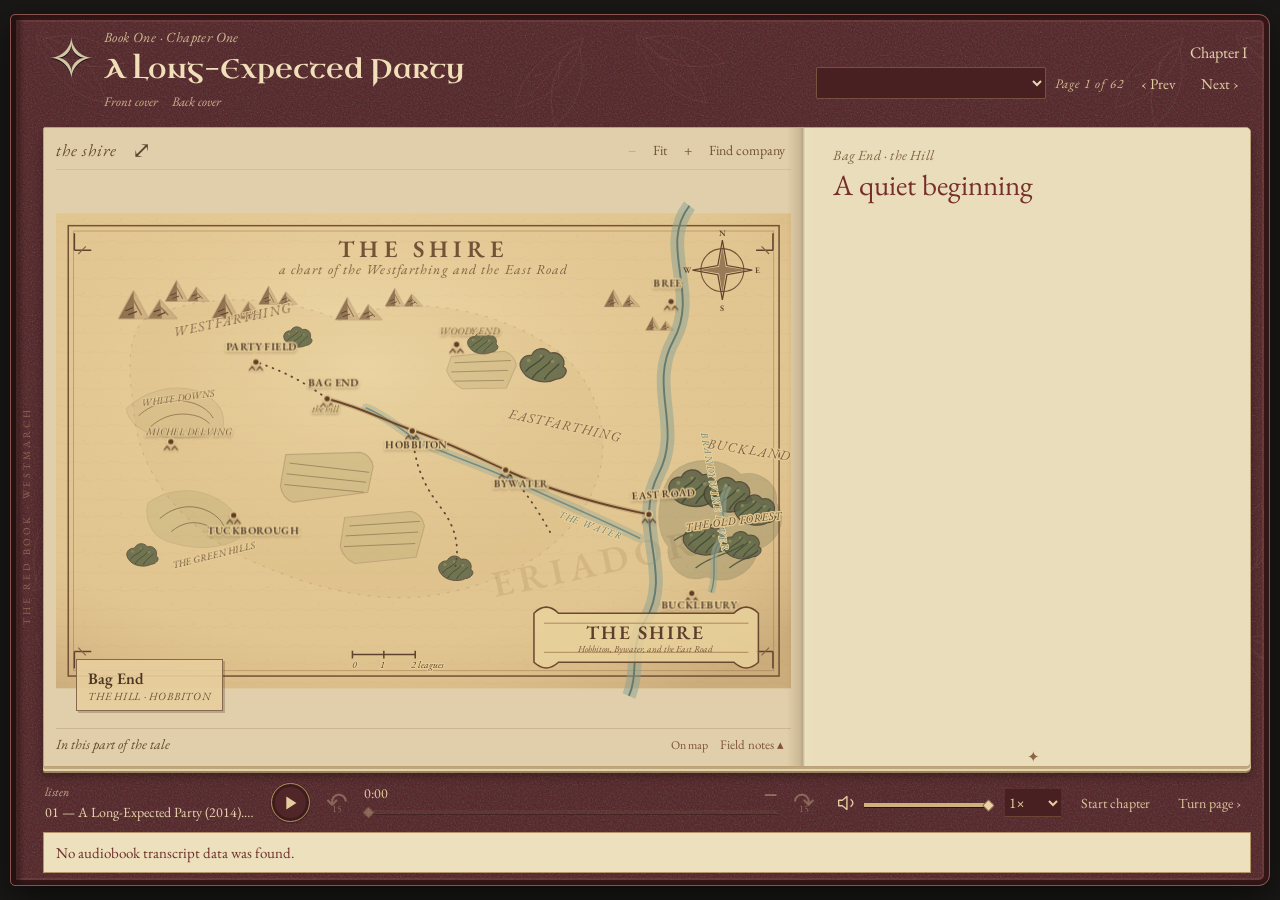
==== commit 50a9a530: "Add dimensional book covers and animated chapter-to-cover transitions" ====
--- a/index.html
+++ b/index.html
@@ -1362,6 +1362,7 @@
   <link rel="stylesheet" href="book-player.css?v=1">
   <link rel="stylesheet" href="live-company.css?v=3">
   <link rel="stylesheet" href="responsive.css?v=1">
+  <link rel="stylesheet" href="book-covers.css?v=3">
   <script src="atlas-maps.js?v=1"></script>
   <script type="text/plain" id="legacy-inline-app">
     (function () {
@@ -1583,10 +1584,11 @@
   <script src="reading-state.js?v=5"></script>
   <script src="journey-tracking.js?v=1"></script>
   <script src="live-company.js?v=2"></script>
-  <script src="journey-app.js?v=pages-15"></script>
+  <script src="journey-app.js?v=pages-16"></script>
   <script src="mobile-view.js?v=1"></script>
   <script src="map-controls.js?v=1"></script>
   <script src="book-player.js?v=2"></script>
   <script src="atlas-viewer.js?v=1"></script>
+  <script src="book-covers.js?v=3"></script>
 </body>
 </html>
--- a/book-covers.css
+++ b/book-covers.css
@@ -0,0 +1,61 @@
+.binding-controls{display:flex;gap:14px;margin-top:5px}
+.binding-control{border:0;padding:2px 0;background:none;color:#d1b38e;font:italic 13px RedBook,Georgia,serif;cursor:pointer}
+.binding-control:hover{color:#fff0c9;text-decoration:underline;text-underline-offset:4px}
+.binding-dialog{position:fixed;inset:0;width:100vw;max-width:none;height:100dvh;max-height:none;margin:0;border:0;padding:24px;box-sizing:border-box;background:#171513;color:#ddc6a0;overflow:auto}
+.binding-dialog[open]{display:flex;flex-direction:column;align-items:center;justify-content:center;gap:22px;perspective:1600px}
+.binding-dialog::backdrop{background:#171513ed}
+.closed-volume{position:relative;flex:none;width:min(430px,76vw,calc((100dvh - 145px)*.72));aspect-ratio:.72;perspective:1800px;--volume-depth:32px;--volume-half:16px}
+/* All six faces share one rotating parent: no stationary page slab. */
+.cover-board{position:absolute;inset:0;transform-style:preserve-3d;transform:rotateY(-14deg);transition:transform 1.1s cubic-bezier(.4,0,.2,1)}
+[data-side=back] .cover-board{transform:rotateY(166deg)}
+.cover-front{transform:translateZ(var(--volume-half))}
+.volume-spine,.volume-edge{position:absolute;box-sizing:border-box;backface-visibility:hidden}
+.volume-spine{left:0;top:0;height:100%;width:var(--volume-depth);transform:translateX(-50%) rotateY(-90deg);background:#462024 url('binding.svg') center/440px;border:2px solid #85544a;display:flex;align-items:center;justify-content:space-evenly;flex-direction:column;color:#c0a176;font:12px RedBook,serif;box-shadow:inset 5px 0 8px #200c1370}
+.volume-spine span{writing-mode:vertical-rl;letter-spacing:3px}
+.volume-edge{background:repeating-linear-gradient(90deg,#b5a17b 0 1px,#e0d2af 1px 3px);border:3px solid #572328}
+.volume-fore{left:100%;top:2px;height:calc(100% - 4px);width:var(--volume-depth);transform:translateX(-50%) rotateY(90deg)}
+.volume-top,.volume-bottom{left:0;width:100%;height:var(--volume-depth);background:repeating-linear-gradient(0deg,#b5a17b 0 1px,#e0d2af 1px 3px)}
+.volume-top{top:0;transform:translateY(-50%) rotateX(90deg)}
+.volume-bottom{top:100%;transform:translateY(-50%) rotateX(-90deg)}
+.cover-front,.cover-rear{position:absolute;inset:0;display:flex;flex-direction:column;align-items:center;text-align:center;padding:12% 12% 9% 16%;box-sizing:border-box;backface-visibility:hidden;border:1px solid #89544a;border-radius:5px 12px 12px 5px;background:#572328 url('binding.svg') center/440px;box-shadow:inset 12px 0 9px #170c0c99,inset 17px 0 0 #98625925,inset 21px 0 5px #230c1260,inset 0 0 0 4px #301519,inset 0 0 0 6px #a36f502b,inset -4px 0 8px #1a0b0e80}
+.cover-rear{transform:rotateY(180deg) translateZ(var(--volume-half));padding:14% 15%;border-radius:12px 5px 5px 12px}
+.cover-tooling{position:absolute;inset:7% 7% 7% 11%;border:1px solid #bf927250;outline:3px double #bf927225;outline-offset:6px;border-radius:35px 3px 35px 3px;pointer-events:none}
+.cover-tooling::before,.cover-tooling::after{content:'❧';position:absolute;color:#b0826355;font:38px Georgia,serif;left:10px;top:0}
+.cover-tooling::after{left:auto;top:auto;right:10px;bottom:0;transform:rotate(180deg)}
+.cover-star{width:21%;height:23%;color:#d9d4ba;filter:drop-shadow(0 2px 1px #150b0b)}
+.cover-star svg,.rear-star svg{height:100%;width:100%}
+.cover-kicker{font:italic clamp(12px,2vw,17px) RedBook,Georgia,serif;color:#caad83;margin:7% 0 5%}
+.cover-front h2{font:400 clamp(21px,3.7vw,35px)/1.4 Westmarch,Georgia,serif;color:#d9bf8e;text-shadow:0 2px 1px #1d0d0d;margin:0}
+.cover-front h2 span{font-size:.64em}
+.cover-rule{display:flex;align-items:center;gap:14px;width:70%;margin:7% 0;color:#a8865e}
+.cover-rule::before,.cover-rule::after{content:'';height:1px;flex:1;background:#a8865e60}
+.cover-authors{font:italic clamp(12px,2vw,17px)/1.5 RedBook,Georgia,serif;color:#bd9d76;margin:0}
+.cover-monogram{font:italic 40px RedBook,serif;color:#c1bba5;margin-top:auto;text-shadow:1px 2px #240e13}
+.cover-ribbon{position:absolute;bottom:-20px;left:65%;height:28px;width:17px;background:#802f30;clip-path:polygon(0 0,100% 0,100% 100%,50% 76%,0 100%);transform:translateZ(2px)}
+.rear-star{width:13%;height:16%;color:#ad9b7b;margin-top:4%}
+.rear-mark{font:60px Westmarch,serif;color:#ac805760;border:1px solid #ac805745;border-radius:50%;width:100px;height:100px;display:grid;place-items:center;margin:auto 0 8%;text-shadow:0 2px #250e12}
+.cover-rear p{font:italic clamp(14px,2vw,18px)/1.65 RedBook,serif;color:#bb9d79;margin:0 0 auto}
+.rear-footer{font:italic 12px RedBook,serif;color:#ac8765;margin-top:12%}
+.cover-actions{display:flex;align-items:center;gap:25px;flex:none}
+.cover-actions button{cursor:pointer;font:17px RedBook,Georgia,serif;border:0;background:none;color:#cfb996;padding:10px 4px}
+.cover-actions .cover-open{border-bottom:1px solid #957c58}
+.cover-actions .cover-flip{font-style:italic;font-size:15px;color:#aa967a}
+.cover-actions button:hover{color:#fff1d2}
+.cover-closing{background:transparent;overflow:hidden}
+.cover-closing::backdrop{background:#171513;animation:closing-room 1.52s ease both}
+.cover-closing .closed-volume,.cover-closing .cover-actions{visibility:hidden}
+.closing-spread{position:fixed;perspective:2200px;transform-origin:0 0;pointer-events:none}
+.closing-fixed,.closing-leaf{position:absolute;top:0;width:50%;height:100%;background:var(--page);border-radius:3px;box-shadow:0 3px 0 #ad9468,0 6px 0 #dfcda6,0 10px 0 #51232a}
+.closing-leaf{background:transparent;transform-style:preserve-3d;z-index:2;box-shadow:none}
+.closing-page,.closing-leather{position:absolute;inset:0;backface-visibility:hidden;border-radius:3px}
+.closing-page{background:var(--page);overflow:hidden;box-shadow:0 6px 18px #21160e44}
+.closing-leather{transform:rotateY(180deg);background:#572328;box-shadow:0 8px 24px #0006}
+.closing-leather>.cover-front,.closing-leather>.cover-rear{transform:none}
+.closing-fixed>.panel,.closing-page>.panel{width:100%;height:100%;box-sizing:border-box;margin:0;overflow:hidden}
+.closing-page::after{content:'';position:absolute;inset:0;background:linear-gradient(90deg,transparent 70%,#42301f44);pointer-events:none}
+@keyframes closing-room{from{opacity:0}35%{opacity:.4}100%{opacity:1}}
+.cover-opening .closed-volume{transform-origin:left center;animation:open-binding .72s ease-in forwards}
+.cover-opening .cover-actions{visibility:hidden}
+@keyframes open-binding{0%{transform:rotateY(0);opacity:1}75%{opacity:1}100%{transform:translateX(-12vw) rotateY(-100deg);opacity:0}}
+@media(max-width:760px){.binding-controls{gap:12px;margin-top:3px}.binding-control{font-size:12px;min-height:25px}.binding-dialog{padding:18px}.cover-front h2{font-size:clamp(22px,6vw,35px)}.cover-actions{gap:18px}.cover-actions button{min-height:44px}}
+@media(prefers-reduced-motion:reduce){.cover-board{transition:none}.cover-opening .closed-volume{animation:none}}
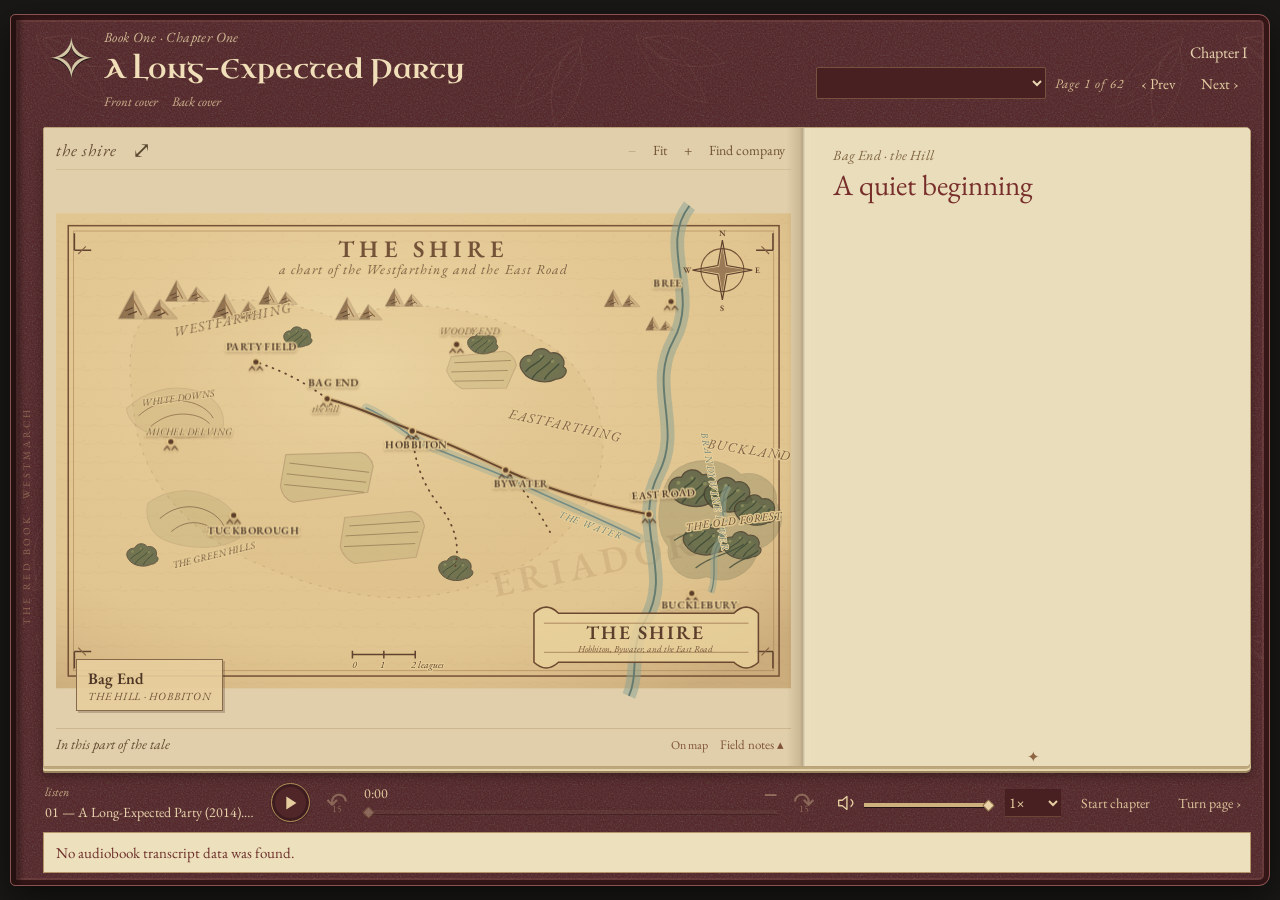
==== commit 5c3c9316: "Improve regional atlas and clean imported transcript labels" ====
--- a/index.html
+++ b/index.html
@@ -3,7 +3,7 @@
 <head>
   <meta charset="utf-8">
   <meta name="viewport" content="width=device-width, initial-scale=1">
-  <title>The Shire Journey — Proof of Concept</title>
+  <title>The Red Book · Soundscape Companion</title>
   <style>
     :root {
       color-scheme: light;
@@ -1357,13 +1357,13 @@
   </main>
 
   <script src="transcript-data.js?v=part1-part2-part3-62"></script>
-  <link rel="stylesheet" href="atlas.css?v=1">
+  <link rel="stylesheet" href="atlas.css?v=2">
   <link rel="stylesheet" href="red-book.css?v=4">
   <link rel="stylesheet" href="book-player.css?v=1">
   <link rel="stylesheet" href="live-company.css?v=3">
   <link rel="stylesheet" href="responsive.css?v=1">
   <link rel="stylesheet" href="book-covers.css?v=3">
-  <script src="atlas-maps.js?v=1"></script>
+  <script src="atlas-maps.js?v=2"></script>
   <script type="text/plain" id="legacy-inline-app">
     (function () {
       "use strict";
@@ -1586,9 +1586,10 @@
   <script src="live-company.js?v=2"></script>
   <script src="journey-app.js?v=pages-16"></script>
   <script src="mobile-view.js?v=1"></script>
-  <script src="map-controls.js?v=1"></script>
+  <script src="atlas-navigation.js?v=2"></script>
+  <script src="map-controls.js?v=2"></script>
   <script src="book-player.js?v=2"></script>
-  <script src="atlas-viewer.js?v=1"></script>
+  <script src="atlas-viewer.js?v=2"></script>
   <script src="book-covers.js?v=3"></script>
 </body>
 </html>
--- a/atlas.css
+++ b/atlas.css
@@ -1,17 +1,26 @@
 .map-wrap { border: 1px solid #665139; background: #dcca9f; box-shadow: 0 2px 5px #40342130; }
 .map-wrap .map-noise, .map-wrap .map-vignette, .map-wrap .party { display: none; }
-.atlas-plate text { font-family: "Palatino Linotype", "Book Antiqua", Palatino, Georgia, serif; }
+@font-face{font-family:Atlas;src:url('fonts/EBGaramond.ttf') format('truetype');font-weight:400 800;font-display:swap}
+@font-face{font-family:Atlas;src:url('fonts/EBGaramond-Italic.ttf') format('truetype');font-weight:400 800;font-style:italic;font-display:swap}
+.atlas-plate text { font-family: Atlas, "Palatino Linotype", Palatino, Georgia, serif; }
 .atlas-plate .atlas-title { font-size: 29px; font-weight: 400; font-variant: small-caps; letter-spacing: 1.5px; fill: #382d20; }
 .atlas-plate .atlas-folio { font-size: 18px; font-style: italic; fill: #776344; }
-.atlas-plate .atlas-label { paint-order: stroke fill; stroke: #e7d4aa; stroke-width: 3.5px; stroke-linejoin: round; fill: #3b3023; font-weight: 400; }
+.atlas-plate .atlas-label { paint-order: stroke fill; stroke: #eee3c5; stroke-width: 3px; stroke-linejoin: round; fill: #383b30; font-weight: 400; }
 .atlas-plate .atlas-town { font-size: 15px; font-weight: 600; letter-spacing: .15px; }
-.atlas-plate .atlas-region { font-size: 19px; font-style: italic; letter-spacing: 1.6px; }
-.atlas-plate .atlas-large { font-size: 32px; letter-spacing: 5px; fill: #765c3c; }
+.atlas-plate .atlas-region { font-size: 18px; font-style: italic; letter-spacing: 1.5px; fill:#637451; }
+.atlas-plate .atlas-large { font-size: 29px; letter-spacing: 4px; fill: #8a5142; }
 .atlas-plate .atlas-minor { font-size: 13px; font-style: italic; }
-.atlas-plate .atlas-water { font-size: 15px; font-style: italic; letter-spacing: .6px; fill: #4e6258; }
+.atlas-plate .atlas-water { font-size: 15px; font-style: italic; letter-spacing: .4px; fill: #386d74; }
 .atlas-plate .atlas-subtitle { font-size: 13px; font-style: italic; fill: #675238; }
 .atlas-plate .atlas-imprint { font-size: 9px; letter-spacing: 1.8px; fill: #675238; }
 .atlas-plate .atlas-cardinal { font-size: 12px; fill: #3b3023; }
+.atlas-plate .atlas-legend { font-size:12px; fill:#71624b; }
+.atlas-hide-trails .atlas-trail { display:none; }
+.atlas-navigator { touch-action:none; cursor:grab; outline-offset:-3px; }
+.atlas-navigator:focus-visible { outline:2px solid #bc9961; }
+.atlas-navigator.is-dragging { cursor:grabbing; }
+.atlas-search-pin { pointer-events:none; }
+.atlas-search-pin circle { fill:#9b503b; stroke:#fff4d6; stroke-width:2; }
 .atlas-current { transition: transform .6s ease; }
 .atlas-expand { color:#58472e; background:none; border:0; padding:0 3px; font:23px Georgia,serif; cursor:pointer; line-height:1; }
 #map-panel-kicker { display:none; }
@@ -21,6 +30,9 @@
 .atlas-toolbar a, .atlas-toolbar button { background:none; border:0; color:#e7d4aa; font:15px Georgia,serif; cursor:pointer; }
 .atlas-toolbar a { margin-right:auto; text-decoration:none; }
 .atlas-toolbar .atlas-close { font-size:26px; }
-.atlas-scroll { height:calc(100% - 44px); overflow:auto; }
-.atlas-scroll svg { display:block; margin:auto; }
+.atlas-scroll { height:calc(100% - 80px); overflow:hidden; }
+.atlas-scroll svg { display:block; width:100%; height:100%; margin:auto; }
+.atlas-help { margin:0; padding:8px 16px; font:13px Georgia,serif; color:#c0ae8c; }
+.atlas-toolbar button:focus-visible,.atlas-toolbar a:focus-visible { outline:2px solid #dbbd83; outline-offset:3px; }
+@media(max-width:600px) { .atlas-toolbar { gap:10px; padding:0 10px; flex-wrap:wrap; height:auto; min-height:60px; }.atlas-toolbar a { flex-basis:45%; }.atlas-scroll { height:calc(100% - 104px); }.atlas-help{font-size:11px;} }
 @media (prefers-reduced-motion: reduce) { .atlas-current { transition: none; } }
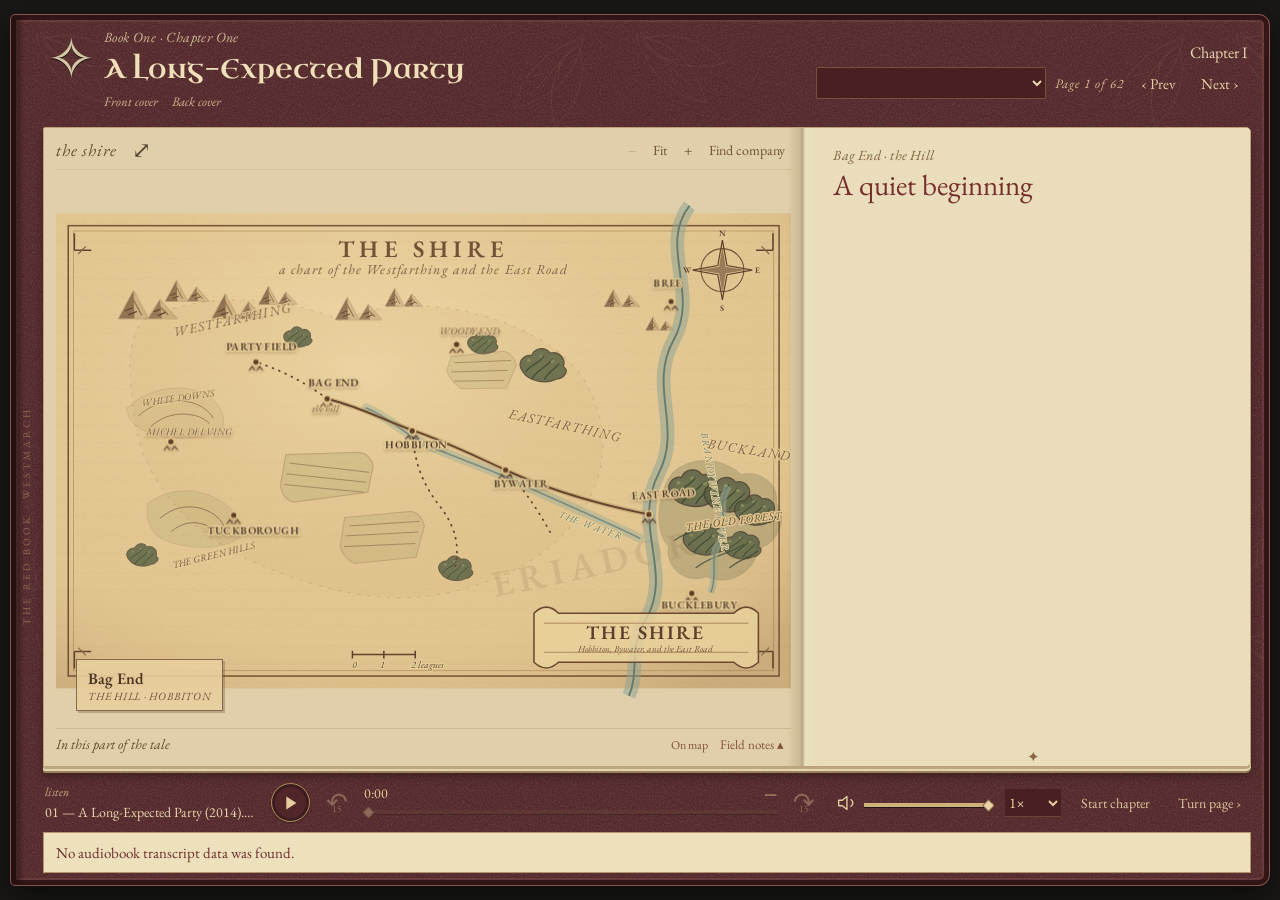
==== commit 99bb7b9c: "Remove unused prototype files and stale screenshots" ====
--- a/index.html
+++ b/index.html
@@ -1364,223 +1364,6 @@
   <link rel="stylesheet" href="responsive.css?v=1">
   <link rel="stylesheet" href="book-covers.css?v=3">
   <script src="atlas-maps.js?v=2"></script>
-  <script type="text/plain" id="legacy-inline-app">
-    (function () {
-      "use strict";
-
-      var audio = document.getElementById("audio");
-      var map = document.getElementById("map");
-      var party = document.getElementById("party");
-      var sceneTitle = document.getElementById("scene-title");
-      var sceneLocation = document.getElementById("scene-location");
-      var sceneDescription = document.getElementById("scene-description");
-      var sceneProgress = document.getElementById("scene-progress");
-      var mapLocation = document.getElementById("map-location");
-      var mapSubtitle = document.getElementById("map-subtitle");
-      var sceneList = document.getElementById("scenes");
-      var cueList = document.getElementById("transcript-cues");
-      var cueStatus = document.getElementById("cue-status");
-      var notice = document.getElementById("notice");
-      var audioName = document.getElementById("audio-name");
-      var cues = window.POC_TRANSCRIPT || [];
-      var currentCue = -1;
-      var currentSceneId = "";
-      var audioObjectUrl = null;
-
-      var defaultAudio = location.protocol === "http:"
-        ? "/LOTR-Audiobook/Part1/01%20-%20A%20Long-Expected%20Party%20(2014).mp3"
-        : "/LOTR-Audiobook/Part1/01%20-%20A%20Long-Expected%20Party%20(2014).mp3";
-      var scenes = [
-        { id: "opening", start: 0, end: 685, title: "A quiet beginning", location: "Bag End · the Hill", map: "bag-end", mapTitle: "Bag End", subtitle: "The Hill · Hobbiton", desc: "The Shire is already talking about Bilbo’s remarkable birthday party.", mode: "day" },
-        { id: "arrival", start: 685, end: 1170, title: "The wizard arrives", location: "Hobbiton · Bag End road", map: "hobbiton", mapTitle: "Hobbiton", subtitle: "A cart full of fireworks", desc: "A familiar grey figure arrives with fireworks, secrets, and a taste for spectacle.", mode: "day", fireworks: true },
-        { id: "party", start: 1170, end: 2020, title: "The party field", location: "Hobbiton · party field", map: "party-field", mapTitle: "Party Field", subtitle: "Lights across the Green", desc: "Food, music, lanterns, and a whole Shire full of guests gather under the evening sky.", mode: "day", fireworks: true },
-        { id: "vanish", start: 2020, end: 2100, title: "A vanishing act", location: "Party field · Bag End", map: "party-field", mapTitle: "Party Field", subtitle: "The ring does its work", desc: "Bilbo finishes his speech—and disappears before the astonished guests.", mode: "night" },
-        { id: "departure", start: 2100, end: 2840, title: "The road calls", location: "Bag End · front door", map: "bywater-road", mapTitle: "Bywater Road", subtitle: "A long holiday begins", desc: "Behind a closed door, Bilbo packs light, takes the old road, and leaves the party behind.", mode: "night" },
-        { id: "ring", start: 2840, end: 3480, title: "The thing in the envelope", location: "Bag End · study", map: "bag-end", mapTitle: "Bag End", subtitle: "A secret passed on", desc: "Frodo hears the truth about the ring, while Gandalf weighs what he has learned.", mode: "night" },
-        { id: "twilight", start: 3480, end: 3708, title: "Into the twilight", location: "The east road", map: "east-road", mapTitle: "East Road", subtitle: "The first step of the journey", desc: "The wizard’s figure fades into the evening. The road has begun.", mode: "night" }
-      ];
-
-      function formatTime(seconds) {
-        seconds = Math.max(0, Math.floor(Number(seconds) || 0));
-        var mins = Math.floor(seconds / 60);
-        var secs = String(seconds % 60).padStart(2, "0");
-        return mins + ":" + secs;
-      }
-
-      function escapeHtml(value) {
-        return String(value).replace(/[&<>"']/g, function (char) {
-          return ({ "&": "&amp;", "<": "&lt;", ">": "&gt;", '"': "&quot;", "'": "&#039;" })[char];
-        });
-      }
-
-      function sceneFor(time) {
-        var found = scenes[0];
-        for (var i = 0; i < scenes.length; i += 1) {
-          if (time >= scenes[i].start && time < scenes[i].end) { found = scenes[i]; break; }
-        }
-        return found;
-      }
-
-      function cueIndexFor(time) {
-        var low = 0, high = cues.length - 1, answer = -1;
-        while (low <= high) {
-          var mid = Math.floor((low + high) / 2);
-          if (cues[mid].start <= time) { answer = mid; low = mid + 1; }
-          else { high = mid - 1; }
-        }
-        if (answer >= 0 && cues[answer].end < time - 1.5) {
-          return answer;
-        }
-        return answer;
-      }
-
-      function renderScenes() {
-        sceneList.innerHTML = scenes.map(function (scene) {
-          return '<a class="scene" href="?at=' + scene.start + '" data-start="' + scene.start + '" data-scene="' + scene.id + '" onclick="window.POC_SEEK && window.POC_SEEK(' + scene.start + ')">' +
-            '<span class="scene-time">' + formatTime(scene.start) + '</span>' +
-            '<span><span class="scene-title">' + escapeHtml(scene.title) + '</span>' +
-            '<span class="scene-detail">' + escapeHtml(scene.location) + '</span></span></a>';
-        }).join("");
-        sceneList.querySelectorAll(".scene").forEach(function (button) {
-          button.addEventListener("click", function (event) { event.preventDefault(); seek(Number(button.dataset.start)); });
-        });
-      }
-
-      function renderCues(index) {
-        if (!cues.length) {
-          cueList.innerHTML = '<div class="cue current">Transcript data could not be loaded.</div>';
-          return;
-        }
-        var start = Math.max(0, index - 1);
-        var end = Math.min(cues.length, start + 3);
-        cueList.innerHTML = cues.slice(start, end).map(function (cue, offset) {
-          var absolute = start + offset;
-          var state = absolute === index ? "current" : (absolute < index ? "past" : "");
-          var type = absolute === 0 ? " title-cue" : "";
-          return '<a class="cue ' + state + type + '" href="?at=' + cue.start + '" data-start="' + cue.start + '" onclick="window.POC_SEEK && window.POC_SEEK(' + cue.start + ')">' +
-            '<time>' + formatTime(cue.start) + '</time>' + escapeHtml(cue.text) + '</a>';
-        }).join("");
-        cueList.querySelectorAll(".cue").forEach(function (button) {
-          button.addEventListener("click", function (event) { event.preventDefault(); seek(Number(button.dataset.start)); });
-        });
-        var active = cueList.querySelector(".cue.current");
-        if (active) { active.scrollIntoView({ block: "nearest" }); }
-      }
-
-      function updateScene(time) {
-        var scene = sceneFor(time);
-        if (scene.id !== currentSceneId) {
-          currentSceneId = scene.id;
-          sceneTitle.textContent = scene.title;
-          sceneLocation.textContent = scene.location;
-          sceneDescription.textContent = scene.desc;
-          mapLocation.textContent = scene.mapTitle;
-          mapSubtitle.textContent = scene.subtitle;
-          map.classList.toggle("night", scene.mode === "night");
-          map.classList.toggle("day", scene.mode !== "night");
-          map.classList.toggle("party-time", Boolean(scene.fireworks));
-          document.querySelectorAll(".scene").forEach(function (button) {
-            button.classList.toggle("is-current", button.dataset.scene === scene.id);
-          });
-          document.querySelectorAll(".pin").forEach(function (pin) {
-            pin.classList.toggle("is-current", pin.dataset.place === scene.map);
-          });
-        }
-        var sceneLength = Math.max(1, scene.end - scene.start);
-        sceneProgress.style.width = Math.min(100, Math.max(0, ((time - scene.start) / sceneLength) * 100)) + "%";
-        var positions = {
-          "bag-end": [43, 42],
-          "hobbiton": [51, 49],
-          "party-field": [29, 32],
-          "bywater-road": [62, 56],
-          "east-road": [83, 70]
-        };
-        var target = positions[scene.map] || positions["bag-end"];
-        party.style.left = target[0] + "%";
-        party.style.top = target[1] + "%";
-      }
-
-      function updateTranscript(time) {
-        var next = cueIndexFor(time);
-        if (next !== currentCue) {
-          currentCue = next;
-          renderCues(currentCue);
-        }
-        cueStatus.textContent = next >= 0 && cues[next] ? formatTime(cues[next].start) + " · synced" : "waiting for audio";
-      }
-
-      function update() {
-        var time = Number(audio.currentTime) || 0;
-        updateScene(time);
-        updateTranscript(time);
-      }
-
-      function seek(seconds) {
-        audio.currentTime = Math.max(0, Math.min(Number(audio.duration) || 3708, seconds));
-        update();
-        if (audio.paused) { audio.play().catch(function () {}); }
-      }
-      window.POC_SEEK = seek;
-
-      function showNotice(text) {
-        notice.textContent = text;
-        notice.classList.add("visible");
-      }
-
-      audio.src = defaultAudio;
-      audio.addEventListener("error", function () {
-        showNotice("The browser could not open the MP3 directly from its local path. Use “Choose audio” to select the matching file from LOTR-Audiobook\\Part1.");
-      });
-      audio.addEventListener("timeupdate", update);
-      audio.addEventListener("loadedmetadata", update);
-      audio.addEventListener("durationchange", update);
-      document.getElementById("audio-file").addEventListener("change", function (event) {
-        var file = event.target.files && event.target.files[0];
-        if (!file) return;
-        if (audioObjectUrl) URL.revokeObjectURL(audioObjectUrl);
-        audioObjectUrl = URL.createObjectURL(file);
-        audio.src = audioObjectUrl;
-        audioName.textContent = file.name;
-        notice.classList.remove("visible");
-        audio.load();
-      });
-      document.getElementById("jump-button").addEventListener("click", function () {
-        seek(audio.currentTime > 0 ? 0 : 0);
-        audio.play().catch(function () {});
-      });
-      document.querySelectorAll(".pin").forEach(function (pin) {
-        pin.addEventListener("click", function (event) { event.preventDefault(); seek(Number(pin.dataset.seek)); });
-      });
-      document.addEventListener("keydown", function (event) {
-        if (event.code === "Space" && event.target.tagName !== "INPUT") {
-          event.preventDefault();
-          if (audio.paused) audio.play().catch(function () {});
-          else audio.pause();
-        }
-      });
-
-      renderScenes();
-      renderCues(0);
-      updateScene(0);
-      updateTranscript(0);
-      var initialMatch = location.search.match(/[?&]at=([0-9.]+)/);
-      var initialAt = initialMatch ? Number(initialMatch[1]) : NaN;
-      if (Number.isFinite(initialAt) && initialAt >= 0) {
-        var initialAttempts = 0;
-        var applyInitialSeek = function () {
-          var targetTime = Math.min(Number(audio.duration) || 3708, initialAt);
-          audio.currentTime = targetTime;
-          update();
-          initialAttempts += 1;
-          if (initialAttempts < 3 && Math.abs(audio.currentTime - targetTime) > 1) {
-            window.setTimeout(applyInitialSeek, 220);
-          }
-        };
-        if (audio.readyState >= 1) window.setTimeout(applyInitialSeek, 80);
-        else audio.addEventListener("loadedmetadata", function () { window.setTimeout(applyInitialSeek, 80); }, { once: true });
-      }
-    }());
-  </script>
   <script src="reading-state.js?v=5"></script>
   <script src="journey-tracking.js?v=1"></script>
   <script src="live-company.js?v=2"></script>
